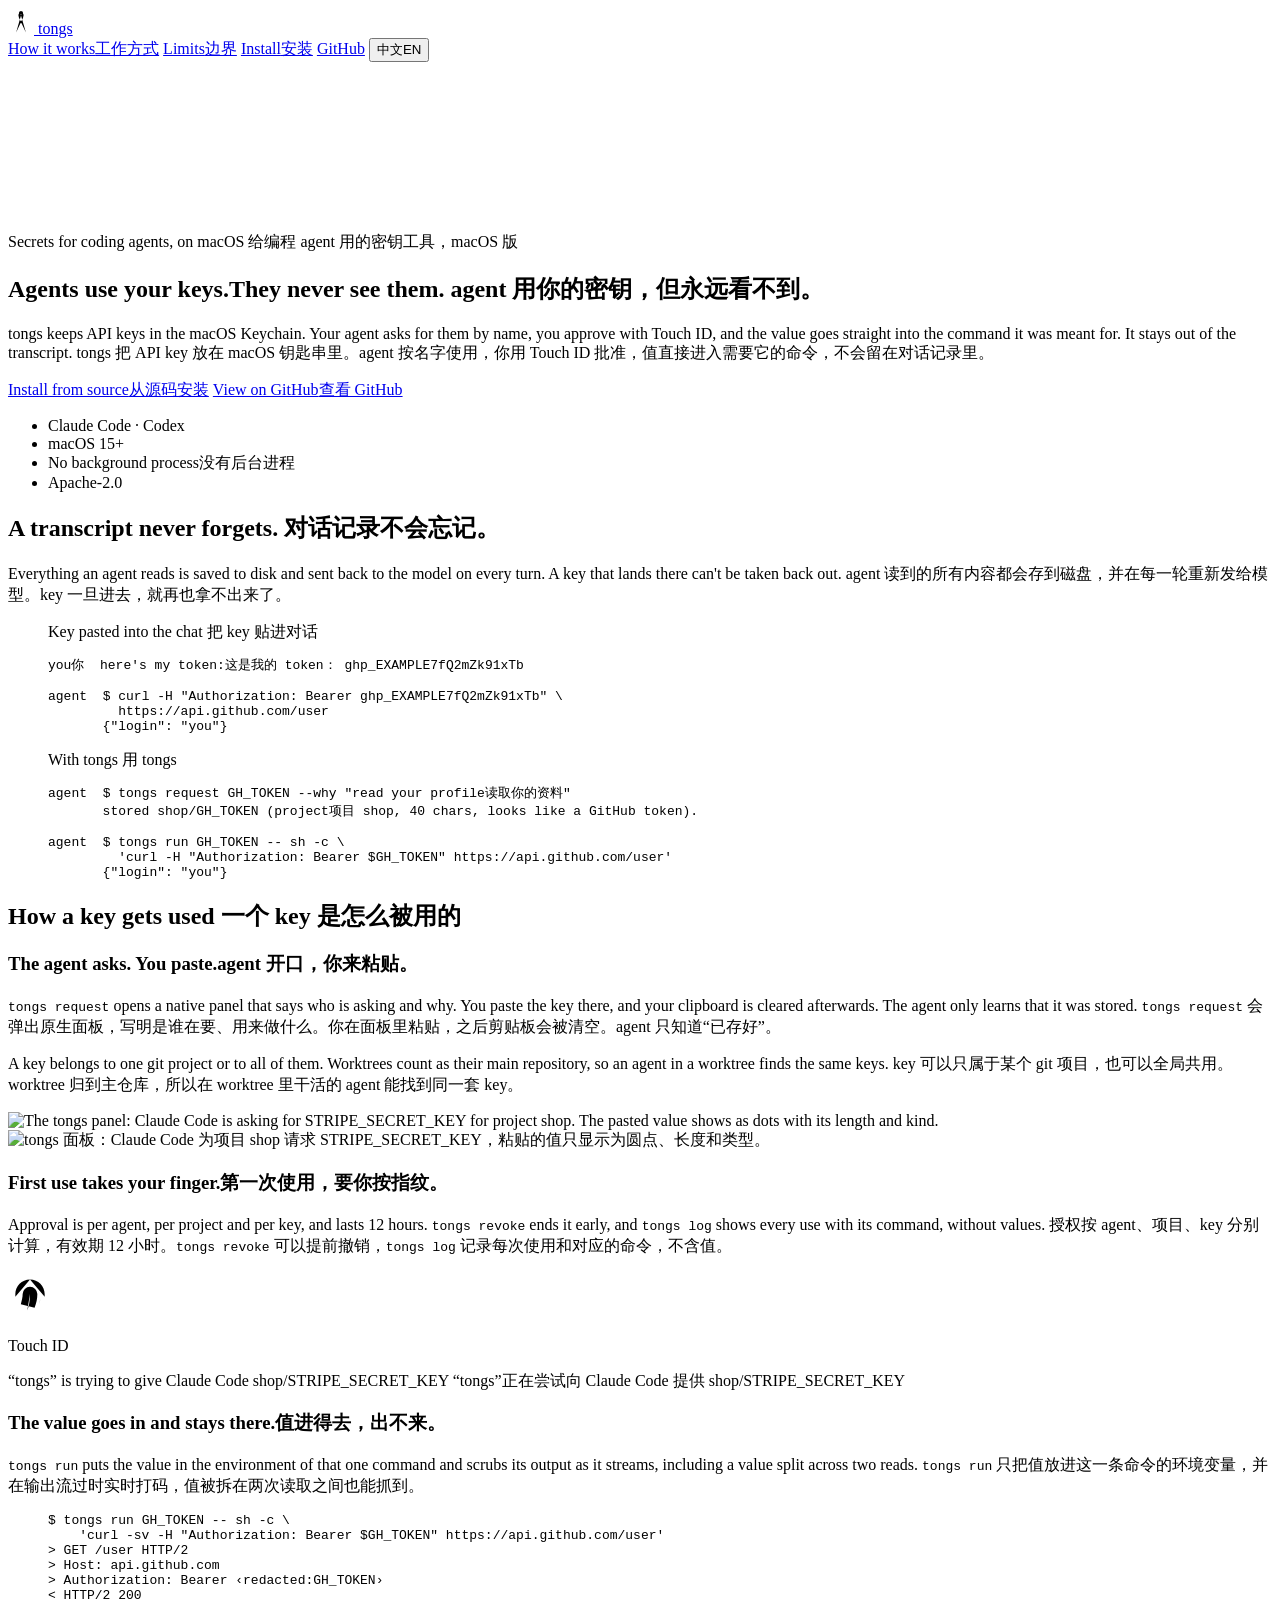
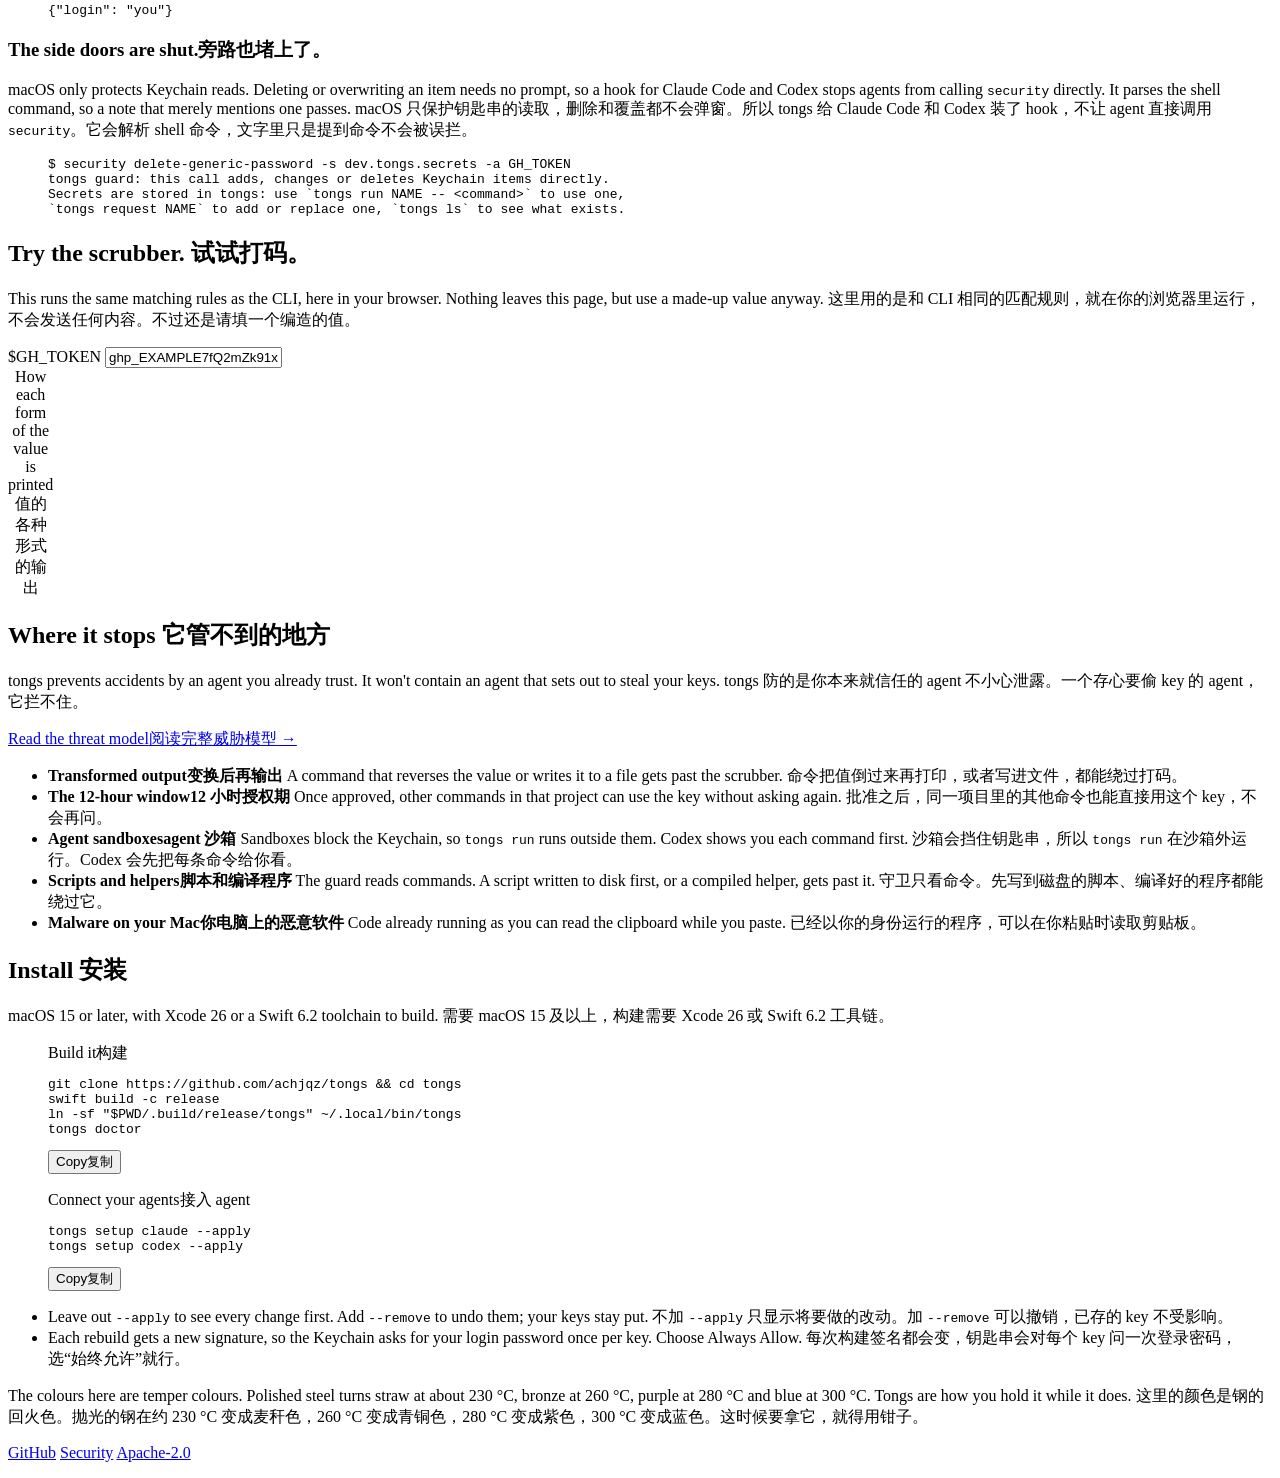
==== site/public/index.html @ e7b3964f "feat: website at tongs.roamake.com Static site in site/, deployed as a Cloudflare assets Worker with" ====
<!doctype html>
<html lang="en">
<head>
<meta charset="utf-8">
<meta name="viewport" content="width=device-width, initial-scale=1, viewport-fit=cover">
<title>tongs</title>
<meta name="description" content="Let AI coding agents use your API keys without ever seeing them. Keys stay in the macOS Keychain, you approve with Touch ID, and values stay out of the transcript.">
<meta name="theme-color" content="#0b0e13">
<meta property="og:title" content="tongs">
<meta property="og:description" content="Agents use your keys. They never see them.">
<meta property="og:type" content="website">
<meta property="og:url" content="https://tongs.roamake.com/">
<meta property="og:image" content="https://tongs.roamake.com/img/panel-en.png">
<link rel="icon" href="/favicon.svg" type="image/svg+xml">
<link rel="preload" href="/fonts/display.woff2" as="font" type="font/woff2" crossorigin>
<link rel="preload" href="/fonts/body.woff2" as="font" type="font/woff2" crossorigin>
<link rel="stylesheet" href="/style.css">
<script src="/lang.js"></script>
<script src="/main.js" defer></script>
</head>
<body>

<header class="bar">
  <div class="wrap bar-row">
    <a class="mark" href="#top" aria-label="tongs">
      <svg viewBox="0 0 32 32" width="26" height="26" aria-hidden="true">
        <path class="mark-arm" d="M10 30 18.5 12Q20 8 17.5 4M22 30 13.5 12Q12 8 14.5 4"/>
        <circle class="mark-pin" cx="16" cy="17.3" r="1.5"/>
        <circle class="mark-ember" cx="16" cy="5.6" r="2"/>
      </svg>
      <span>tongs</span>
    </a>
    <nav class="bar-nav">
      <a href="#how"><span data-l="en">How it works</span><span data-l="zh">工作方式</span></a>
      <a href="#limits"><span data-l="en">Limits</span><span data-l="zh">边界</span></a>
      <a href="#install"><span data-l="en">Install</span><span data-l="zh">安装</span></a>
      <a href="https://github.com/achjqz/tongs">GitHub</a>
      <button id="lang-toggle" class="lang" type="button" aria-label="Switch language">
        <span data-l="en">中文</span><span data-l="zh">EN</span>
      </button>
    </nav>
  </div>
</header>

<main id="top">

<section class="hero">
  <canvas id="steel" aria-hidden="true"></canvas>
  <div class="wrap hero-inner">
    <p class="eyebrow">
      <span data-l="en">Secrets for coding agents, on macOS</span>
      <span data-l="zh">给编程 agent 用的密钥工具，macOS 版</span>
    </p>
    <h1>
      <span data-l="en"><span class="line">Agents use your keys.</span><span class="line tempered">They never see them.</span></span>
      <span data-l="zh"><span class="line">agent 用你的密钥，</span><span class="line tempered">但永远看不到。</span></span>
    </h1>
    <p class="lede">
      <span data-l="en">tongs keeps API keys in the macOS Keychain. Your agent asks for them by name, you approve with Touch ID, and the value goes straight into the command it was meant for. It stays out of the transcript.</span>
      <span data-l="zh">tongs 把 API key 放在 macOS 钥匙串里。agent 按名字使用，你用 Touch ID 批准，值直接进入需要它的命令，不会留在对话记录里。</span>
    </p>
    <div class="hero-actions">
      <a class="btn btn-hot" href="#install"><span data-l="en">Install from source</span><span data-l="zh">从源码安装</span></a>
      <a class="btn" href="https://github.com/achjqz/tongs"><span data-l="en">View on GitHub</span><span data-l="zh">查看 GitHub</span></a>
    </div>
    <ul class="facts">
      <li>Claude Code · Codex</li>
      <li>macOS 15+</li>
      <li><span data-l="en">No background process</span><span data-l="zh">没有后台进程</span></li>
      <li>Apache-2.0</li>
    </ul>
  </div>
</section>

<section class="section compare">
  <div class="wrap">
    <h2>
      <span data-l="en">A transcript never forgets.</span>
      <span data-l="zh">对话记录不会忘记。</span>
    </h2>
    <p class="intro">
      <span data-l="en">Everything an agent reads is saved to disk and sent back to the model on every turn. A key that lands there can't be taken back out.</span>
      <span data-l="zh">agent 读到的所有内容都会存到磁盘，并在每一轮重新发给模型。key 一旦进去，就再也拿不出来了。</span>
    </p>
    <div class="compare-grid">
      <figure class="term">
        <figcaption>
          <span data-l="en">Key pasted into the chat</span>
          <span data-l="zh">把 key 贴进对话</span>
        </figcaption>
<pre tabindex="0"><span class="who"><span data-l="en">you</span><span data-l="zh">你</span></span>  <span data-l="en">here's my token:</span><span data-l="zh">这是我的 token：</span> <span class="hot">ghp_EXAMPLE7fQ2mZk91xTb</span>

<span class="who">agent</span>  <span class="prompt">$</span> curl -H "Authorization: Bearer <span class="hot">ghp_EXAMPLE7fQ2mZk91xTb</span>" \
         https://api.github.com/user
       {"login": "you"}</pre>
      </figure>
      <figure class="term term-cool">
        <figcaption>
          <span data-l="en">With tongs</span>
          <span data-l="zh">用 tongs</span>
        </figcaption>
<pre tabindex="0"><span class="who">agent</span>  <span class="prompt">$</span> tongs request GH_TOKEN --why "<span data-l="en">read your profile</span><span data-l="zh">读取你的资料</span>"
       stored shop/GH_TOKEN (<span data-l="en">project</span><span data-l="zh">项目</span> shop, 40 chars, looks like a GitHub token).

<span class="who">agent</span>  <span class="prompt">$</span> tongs run GH_TOKEN -- sh -c \
         'curl -H "Authorization: Bearer $GH_TOKEN" https://api.github.com/user'
       {"login": "you"}</pre>
      </figure>
    </div>
  </div>
</section>

<section class="section how" id="how">
  <div class="wrap">
    <h2>
      <span data-l="en">How a key gets used</span>
      <span data-l="zh">一个 key 是怎么被用的</span>
    </h2>

    <article class="step">
      <div class="step-text">
        <h3><span data-l="en">The agent asks. You paste.</span><span data-l="zh">agent 开口，你来粘贴。</span></h3>
        <p>
          <span data-l="en"><code>tongs request</code> opens a native panel that says who is asking and why. You paste the key there, and your clipboard is cleared afterwards. The agent only learns that it was stored.</span>
          <span data-l="zh"><code>tongs request</code> 会弹出原生面板，写明是谁在要、用来做什么。你在面板里粘贴，之后剪贴板会被清空。agent 只知道“已存好”。</span>
        </p>
        <p>
          <span data-l="en">A key belongs to one git project or to all of them. Worktrees count as their main repository, so an agent in a worktree finds the same keys.</span>
          <span data-l="zh">key 可以只属于某个 git 项目，也可以全局共用。worktree 归到主仓库，所以在 worktree 里干活的 agent 能找到同一套 key。</span>
        </p>
      </div>
      <div class="step-object">
        <img data-l="en" src="/img/panel-en.png" width="880" height="692" loading="lazy" alt="The tongs panel: Claude Code is asking for STRIPE_SECRET_KEY for project shop. The pasted value shows as dots with its length and kind.">
        <img data-l="zh" src="/img/panel-zh.png" width="880" height="692" loading="lazy" alt="tongs 面板：Claude Code 为项目 shop 请求 STRIPE_SECRET_KEY，粘贴的值只显示为圆点、长度和类型。">
      </div>
    </article>

    <article class="step">
      <div class="step-text">
        <h3><span data-l="en">First use takes your finger.</span><span data-l="zh">第一次使用，要你按指纹。</span></h3>
        <p>
          <span data-l="en">Approval is per agent, per project and per key, and lasts 12 hours. <code>tongs revoke</code> ends it early, and <code>tongs log</code> shows every use with its command, without values.</span>
          <span data-l="zh">授权按 agent、项目、key 分别计算，有效期 12 小时。<code>tongs revoke</code> 可以提前撤销，<code>tongs log</code> 记录每次使用和对应的命令，不含值。</span>
        </p>
      </div>
      <div class="step-object">
        <div class="touch">
          <svg class="touch-print" viewBox="0 0 48 48" width="44" height="44" aria-hidden="true">
            <path d="M24 7c-9 0-16 7-16 16v3M40 26v-3c0-9-7-16-16-16M14 34c1-4 2-7 2-11a8 8 0 0 1 16 0c0 5-1 10-3 15M21 41c2-5 3-11 3-18M34 34c.6-2 1-4 1.300-6"/>
          </svg>
          <p class="touch-title">Touch ID</p>
          <p class="touch-line">
            <span data-l="en">“tongs” is trying to give Claude Code shop/STRIPE_SECRET_KEY</span>
            <span data-l="zh">“tongs”正在尝试向 Claude Code 提供 shop/STRIPE_SECRET_KEY</span>
          </p>
        </div>
      </div>
    </article>

    <article class="step">
      <div class="step-text">
        <h3><span data-l="en">The value goes in and stays there.</span><span data-l="zh">值进得去，出不来。</span></h3>
        <p>
          <span data-l="en"><code>tongs run</code> puts the value in the environment of that one command and scrubs its output as it streams, including a value split across two reads.</span>
          <span data-l="zh"><code>tongs run</code> 只把值放进这一条命令的环境变量，并在输出流过时实时打码，值被拆在两次读取之间也能抓到。</span>
        </p>
      </div>
      <div class="step-object">
        <figure class="term term-cool">
<pre tabindex="0"><span class="prompt">$</span> tongs run GH_TOKEN -- sh -c \
    'curl -sv -H "Authorization: Bearer $GH_TOKEN" https://api.github.com/user'
&gt; GET /user HTTP/2
&gt; Host: api.github.com
&gt; Authorization: Bearer <span class="mask">‹redacted:GH_TOKEN›</span>
&lt; HTTP/2 200
{"login": "you"}</pre>
        </figure>
      </div>
    </article>

    <article class="step">
      <div class="step-text">
        <h3><span data-l="en">The side doors are shut.</span><span data-l="zh">旁路也堵上了。</span></h3>
        <p>
          <span data-l="en">macOS only protects Keychain reads. Deleting or overwriting an item needs no prompt, so a hook for Claude Code and Codex stops agents from calling <code>security</code> directly. It parses the shell command, so a note that merely mentions one passes.</span>
          <span data-l="zh">macOS 只保护钥匙串的读取，删除和覆盖都不会弹窗。所以 tongs 给 Claude Code 和 Codex 装了 hook，不让 agent 直接调用 <code>security</code>。它会解析 shell 命令，文字里只是提到命令不会被误拦。</span>
        </p>
      </div>
      <div class="step-object">
        <figure class="term term-cool">
<pre tabindex="0"><span class="prompt">$</span> security delete-generic-password -s dev.tongs.secrets -a GH_TOKEN
<span class="blocked">tongs guard: this call adds, changes or deletes Keychain items directly.</span>
Secrets are stored in tongs: use `tongs run NAME -- &lt;command&gt;` to use one,
`tongs request NAME` to add or replace one, `tongs ls` to see what exists.</pre>
        </figure>
      </div>
    </article>
  </div>
</section>

<section class="section scrub">
  <div class="wrap">
    <h2>
      <span data-l="en">Try the scrubber.</span>
      <span data-l="zh">试试打码。</span>
    </h2>
    <p class="intro">
      <span data-l="en">This runs the same matching rules as the CLI, here in your browser. Nothing leaves this page, but use a made-up value anyway.</span>
      <span data-l="zh">这里用的是和 CLI 相同的匹配规则，就在你的浏览器里运行，不会发送任何内容。不过还是请填一个编造的值。</span>
    </p>
    <div class="scrub-box">
      <label class="scrub-field" for="scrub-value">
        <span class="scrub-label">$GH_TOKEN</span>
        <input id="scrub-value" type="text" autocomplete="off" spellcheck="false" autocapitalize="off" value="ghp_EXAMPLE7fQ2mZk91xTb/w+x">
      </label>
      <div class="scrub-output">
        <table>
          <caption class="sr-only"><span data-l="en">How each form of the value is printed</span><span data-l="zh">值的各种形式的输出</span></caption>
          <tbody id="scrub-rows"></tbody>
        </table>
      </div>
    </div>
  </div>
</section>

<section class="section limits" id="limits">
  <div class="wrap limits-grid">
    <div>
      <h2>
        <span data-l="en">Where it stops</span>
        <span data-l="zh">它管不到的地方</span>
      </h2>
      <p class="intro">
        <span data-l="en">tongs prevents accidents by an agent you already trust. It won't contain an agent that sets out to steal your keys.</span>
        <span data-l="zh">tongs 防的是你本来就信任的 agent 不小心泄露。一个存心要偷 key 的 agent，它拦不住。</span>
      </p>
      <a class="more" href="https://github.com/achjqz/tongs/blob/main/SECURITY.md"><span data-l="en">Read the threat model</span><span data-l="zh">阅读完整威胁模型</span> →</a>
    </div>
    <ul class="limit-list">
      <li>
        <strong><span data-l="en">Transformed output</span><span data-l="zh">变换后再输出</span></strong>
        <span data-l="en">A command that reverses the value or writes it to a file gets past the scrubber.</span>
        <span data-l="zh">命令把值倒过来再打印，或者写进文件，都能绕过打码。</span>
      </li>
      <li>
        <strong><span data-l="en">The 12-hour window</span><span data-l="zh">12 小时授权期</span></strong>
        <span data-l="en">Once approved, other commands in that project can use the key without asking again.</span>
        <span data-l="zh">批准之后，同一项目里的其他命令也能直接用这个 key，不会再问。</span>
      </li>
      <li>
        <strong><span data-l="en">Agent sandboxes</span><span data-l="zh">agent 沙箱</span></strong>
        <span data-l="en">Sandboxes block the Keychain, so <code>tongs run</code> runs outside them. Codex shows you each command first.</span>
        <span data-l="zh">沙箱会挡住钥匙串，所以 <code>tongs run</code> 在沙箱外运行。Codex 会先把每条命令给你看。</span>
      </li>
      <li>
        <strong><span data-l="en">Scripts and helpers</span><span data-l="zh">脚本和编译程序</span></strong>
        <span data-l="en">The guard reads commands. A script written to disk first, or a compiled helper, gets past it.</span>
        <span data-l="zh">守卫只看命令。先写到磁盘的脚本、编译好的程序都能绕过它。</span>
      </li>
      <li>
        <strong><span data-l="en">Malware on your Mac</span><span data-l="zh">你电脑上的恶意软件</span></strong>
        <span data-l="en">Code already running as you can read the clipboard while you paste.</span>
        <span data-l="zh">已经以你的身份运行的程序，可以在你粘贴时读取剪贴板。</span>
      </li>
    </ul>
  </div>
</section>

<section class="section install" id="install">
  <div class="wrap">
    <h2>
      <span data-l="en">Install</span>
      <span data-l="zh">安装</span>
    </h2>
    <p class="intro">
      <span data-l="en">macOS 15 or later, with Xcode 26 or a Swift 6.2 toolchain to build.</span>
      <span data-l="zh">需要 macOS 15 及以上，构建需要 Xcode 26 或 Swift 6.2 工具链。</span>
    </p>
    <div class="install-grid">
      <figure class="term term-cool copyable">
        <figcaption><span data-l="en">Build it</span><span data-l="zh">构建</span></figcaption>
<pre tabindex="0" id="cmd-build">git clone https://github.com/achjqz/tongs &amp;&amp; cd tongs
swift build -c release
ln -sf "$PWD/.build/release/tongs" ~/.local/bin/tongs
tongs doctor</pre>
        <button class="copy" type="button" data-copy="cmd-build"><span data-l="en">Copy</span><span data-l="zh">复制</span></button>
      </figure>
      <figure class="term term-cool copyable">
        <figcaption><span data-l="en">Connect your agents</span><span data-l="zh">接入 agent</span></figcaption>
<pre tabindex="0" id="cmd-setup">tongs setup claude --apply
tongs setup codex --apply</pre>
        <button class="copy" type="button" data-copy="cmd-setup"><span data-l="en">Copy</span><span data-l="zh">复制</span></button>
      </figure>
    </div>
    <ul class="notes">
      <li>
        <span data-l="en">Leave out <code>--apply</code> to see every change first. Add <code>--remove</code> to undo them; your keys stay put.</span>
        <span data-l="zh">不加 <code>--apply</code> 只显示将要做的改动。加 <code>--remove</code> 可以撤销，已存的 key 不受影响。</span>
      </li>
      <li>
        <span data-l="en">Each rebuild gets a new signature, so the Keychain asks for your login password once per key. Choose Always Allow.</span>
        <span data-l="zh">每次构建签名都会变，钥匙串会对每个 key 问一次登录密码，选“始终允许”就行。</span>
      </li>
    </ul>
  </div>
</section>

</main>

<footer class="foot">
  <div class="temper-strip" aria-hidden="true"></div>
  <div class="wrap foot-row">
    <p class="colophon">
      <span data-l="en">The colours here are temper colours. Polished steel turns straw at about 230 °C, bronze at 260 °C, purple at 280 °C and blue at 300 °C. Tongs are how you hold it while it does.</span>
      <span data-l="zh">这里的颜色是钢的回火色。抛光的钢在约 230 °C 变成麦秆色，260 °C 变成青铜色，280 °C 变成紫色，300 °C 变成蓝色。这时候要拿它，就得用钳子。</span>
    </p>
    <p class="foot-links">
      <a href="https://github.com/achjqz/tongs">GitHub</a>
      <a href="https://github.com/achjqz/tongs/blob/main/SECURITY.md">Security</a>
      <a href="https://github.com/achjqz/tongs/blob/main/LICENSE">Apache-2.0</a>
    </p>
  </div>
</footer>

</body>
</html>
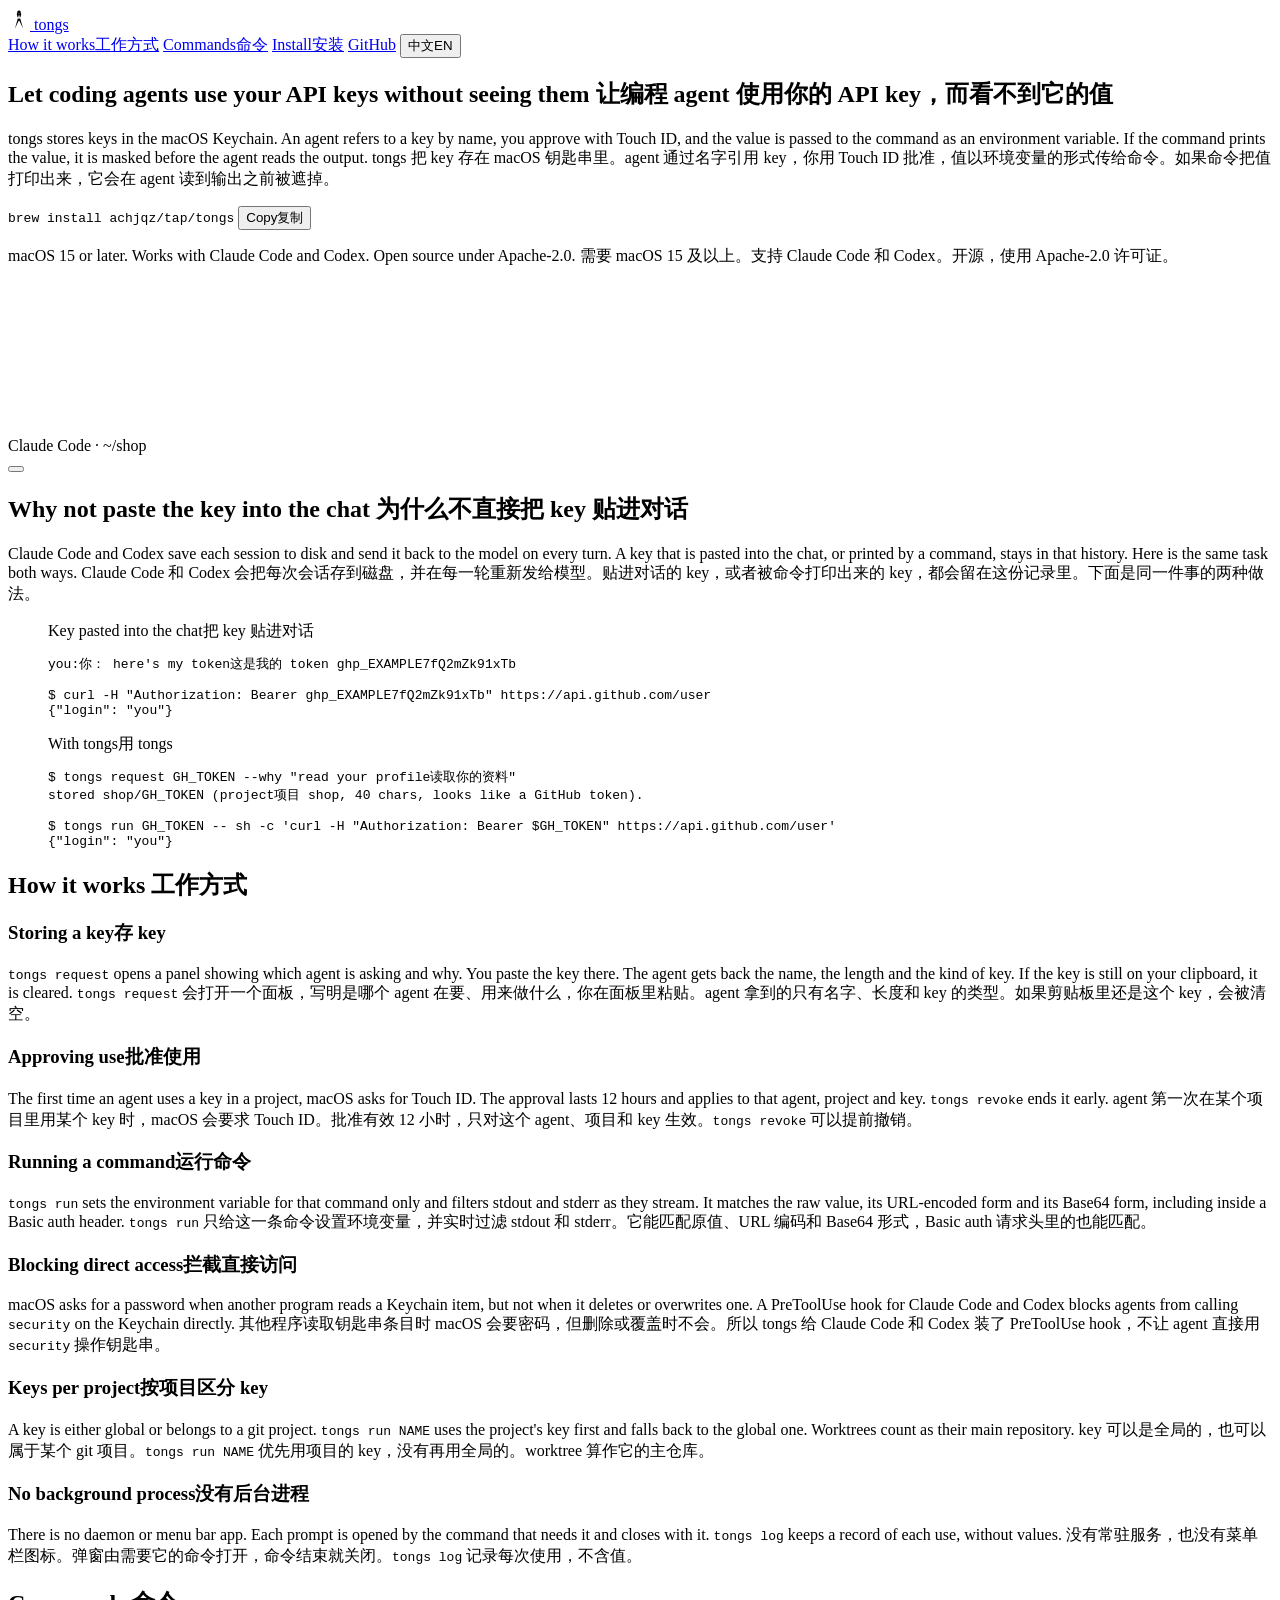
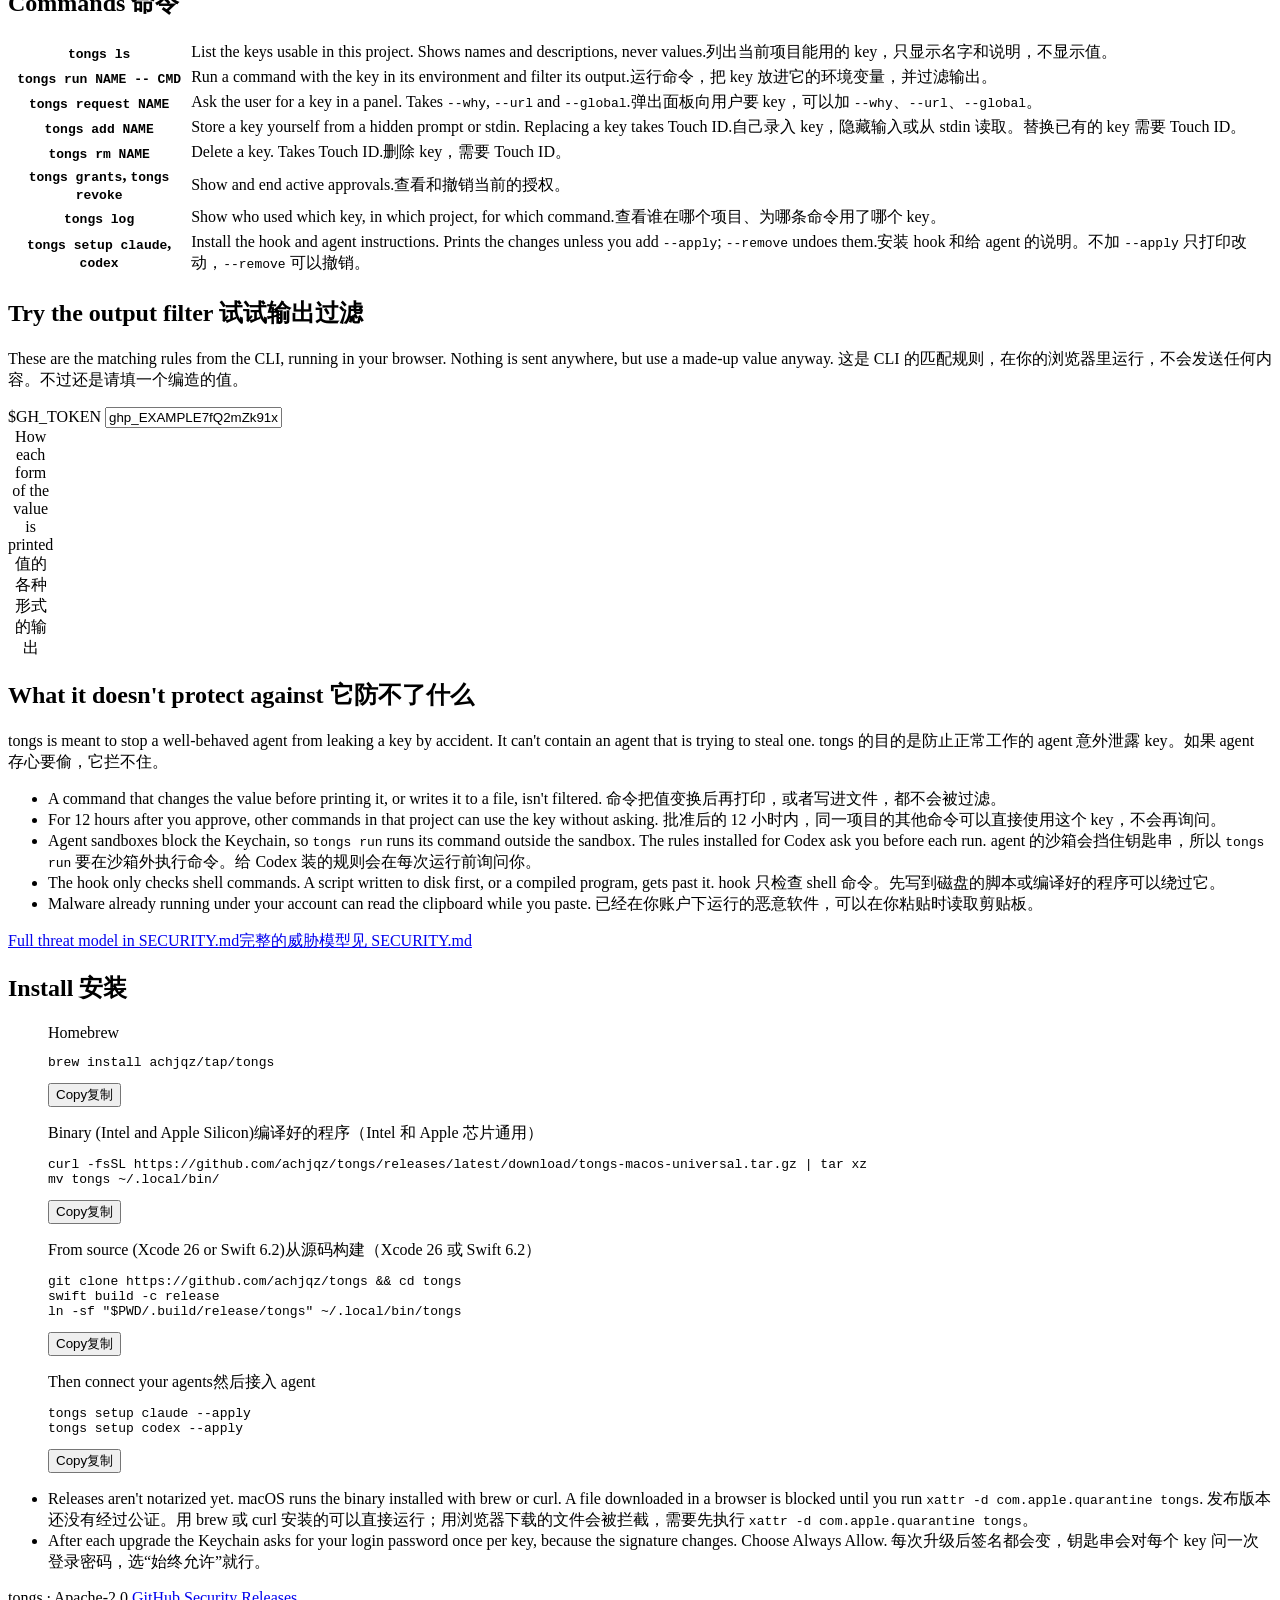
==== commit 893df1c9: "site: plainer copy and design, animated demo, real install options Drop the slogans, gradient text, " ====
--- a/site/public/index.html
+++ b/site/public/index.html
@@ -4,15 +4,15 @@
 <meta charset="utf-8">
 <meta name="viewport" content="width=device-width, initial-scale=1, viewport-fit=cover">
 <title>tongs</title>
-<meta name="description" content="Let AI coding agents use your API keys without ever seeing them. Keys stay in the macOS Keychain, you approve with Touch ID, and values stay out of the transcript.">
-<meta name="theme-color" content="#0b0e13">
+<meta name="description" content="Let coding agents use your API keys without seeing them. Keys stay in the macOS Keychain, you approve with Touch ID, and values are masked in command output.">
+<meta name="theme-color" media="(prefers-color-scheme: light)" content="#f6f7f8">
+<meta name="theme-color" media="(prefers-color-scheme: dark)" content="#0e1116">
 <meta property="og:title" content="tongs">
-<meta property="og:description" content="Agents use your keys. They never see them.">
+<meta property="og:description" content="Let coding agents use your API keys without seeing them.">
 <meta property="og:type" content="website">
 <meta property="og:url" content="https://tongs.roamake.com/">
 <meta property="og:image" content="https://tongs.roamake.com/img/panel-en.png">
 <link rel="icon" href="/favicon.svg" type="image/svg+xml">
-<link rel="preload" href="/fonts/display.woff2" as="font" type="font/woff2" crossorigin>
 <link rel="preload" href="/fonts/body.woff2" as="font" type="font/woff2" crossorigin>
 <link rel="stylesheet" href="/style.css">
 <script src="/lang.js"></script>
@@ -23,16 +23,16 @@
 <header class="bar">
   <div class="wrap bar-row">
     <a class="mark" href="#top" aria-label="tongs">
-      <svg viewBox="0 0 32 32" width="26" height="26" aria-hidden="true">
-        <path class="mark-arm" d="M10 30 18.5 12Q20 8 17.5 4M22 30 13.5 12Q12 8 14.5 4"/>
-        <circle class="mark-pin" cx="16" cy="17.3" r="1.5"/>
-        <circle class="mark-ember" cx="16" cy="5.6" r="2"/>
+      <svg viewBox="0 0 32 32" width="22" height="22" aria-hidden="true">
+        <path class="mark-arm" d="M10 30 18.500 12Q20 8 17.500 4M22 30 13.500 12Q12 8 14.500 4"/>
+        <circle class="mark-pin" cx="16" cy="17.300" r="1.500"/>
+        <circle class="mark-ember" cx="16" cy="5.600" r="2"/>
       </svg>
       <span>tongs</span>
     </a>
     <nav class="bar-nav">
       <a href="#how"><span data-l="en">How it works</span><span data-l="zh">工作方式</span></a>
-      <a href="#limits"><span data-l="en">Limits</span><span data-l="zh">边界</span></a>
+      <a href="#commands"><span data-l="en">Commands</span><span data-l="zh">命令</span></a>
       <a href="#install"><span data-l="en">Install</span><span data-l="zh">安装</span></a>
       <a href="https://github.com/achjqz/tongs">GitHub</a>
       <button id="lang-toggle" class="lang" type="button" aria-label="Switch language">
@@ -45,107 +45,63 @@
 <main id="top">
 
 <section class="hero">
-  <canvas id="steel" aria-hidden="true"></canvas>
-  <div class="wrap hero-inner">
-    <p class="eyebrow">
-      <span data-l="en">Secrets for coding agents, on macOS</span>
-      <span data-l="zh">给编程 agent 用的密钥工具，macOS 版</span>
-    </p>
+  <div class="wrap">
     <h1>
-      <span data-l="en"><span class="line">Agents use your keys.</span><span class="line tempered">They never see them.</span></span>
-      <span data-l="zh"><span class="line">agent 用你的密钥，</span><span class="line tempered">但永远看不到。</span></span>
+      <span data-l="en">Let coding agents use your API keys without seeing them</span>
+      <span data-l="zh">让编程 agent 使用你的 API key，而看不到它的值</span>
     </h1>
     <p class="lede">
-      <span data-l="en">tongs keeps API keys in the macOS Keychain. Your agent asks for them by name, you approve with Touch ID, and the value goes straight into the command it was meant for. It stays out of the transcript.</span>
-      <span data-l="zh">tongs 把 API key 放在 macOS 钥匙串里。agent 按名字使用，你用 Touch ID 批准，值直接进入需要它的命令，不会留在对话记录里。</span>
-    </p>
-    <div class="hero-actions">
-      <a class="btn btn-hot" href="#install"><span data-l="en">Install from source</span><span data-l="zh">从源码安装</span></a>
-      <a class="btn" href="https://github.com/achjqz/tongs"><span data-l="en">View on GitHub</span><span data-l="zh">查看 GitHub</span></a>
-    </div>
-    <ul class="facts">
-      <li>Claude Code · Codex</li>
-      <li>macOS 15+</li>
-      <li><span data-l="en">No background process</span><span data-l="zh">没有后台进程</span></li>
-      <li>Apache-2.0</li>
-    </ul>
-  </div>
-</section>
-
-<section class="section compare">
-  <div class="wrap">
-    <h2>
-      <span data-l="en">A transcript never forgets.</span>
-      <span data-l="zh">对话记录不会忘记。</span>
-    </h2>
-    <p class="intro">
-      <span data-l="en">Everything an agent reads is saved to disk and sent back to the model on every turn. A key that lands there can't be taken back out.</span>
-      <span data-l="zh">agent 读到的所有内容都会存到磁盘，并在每一轮重新发给模型。key 一旦进去，就再也拿不出来了。</span>
-    </p>
-    <div class="compare-grid">
-      <figure class="term">
-        <figcaption>
-          <span data-l="en">Key pasted into the chat</span>
-          <span data-l="zh">把 key 贴进对话</span>
-        </figcaption>
-<pre tabindex="0"><span class="who"><span data-l="en">you</span><span data-l="zh">你</span></span>  <span data-l="en">here's my token:</span><span data-l="zh">这是我的 token：</span> <span class="hot">ghp_EXAMPLE7fQ2mZk91xTb</span>
-
-<span class="who">agent</span>  <span class="prompt">$</span> curl -H "Authorization: Bearer <span class="hot">ghp_EXAMPLE7fQ2mZk91xTb</span>" \
-         https://api.github.com/user
-       {"login": "you"}</pre>
-      </figure>
-      <figure class="term term-cool">
-        <figcaption>
-          <span data-l="en">With tongs</span>
-          <span data-l="zh">用 tongs</span>
-        </figcaption>
-<pre tabindex="0"><span class="who">agent</span>  <span class="prompt">$</span> tongs request GH_TOKEN --why "<span data-l="en">read your profile</span><span data-l="zh">读取你的资料</span>"
-       stored shop/GH_TOKEN (<span data-l="en">project</span><span data-l="zh">项目</span> shop, 40 chars, looks like a GitHub token).
-
-<span class="who">agent</span>  <span class="prompt">$</span> tongs run GH_TOKEN -- sh -c \
-         'curl -H "Authorization: Bearer $GH_TOKEN" https://api.github.com/user'
-       {"login": "you"}</pre>
-      </figure>
-    </div>
-  </div>
-</section>
-
-<section class="section how" id="how">
-  <div class="wrap">
-    <h2>
-      <span data-l="en">How a key gets used</span>
-      <span data-l="zh">一个 key 是怎么被用的</span>
-    </h2>
-
-    <article class="step">
-      <div class="step-text">
-        <h3><span data-l="en">The agent asks. You paste.</span><span data-l="zh">agent 开口，你来粘贴。</span></h3>
-        <p>
-          <span data-l="en"><code>tongs request</code> opens a native panel that says who is asking and why. You paste the key there, and your clipboard is cleared afterwards. The agent only learns that it was stored.</span>
-          <span data-l="zh"><code>tongs request</code> 会弹出原生面板，写明是谁在要、用来做什么。你在面板里粘贴，之后剪贴板会被清空。agent 只知道“已存好”。</span>
-        </p>
-        <p>
-          <span data-l="en">A key belongs to one git project or to all of them. Worktrees count as their main repository, so an agent in a worktree finds the same keys.</span>
-          <span data-l="zh">key 可以只属于某个 git 项目，也可以全局共用。worktree 归到主仓库，所以在 worktree 里干活的 agent 能找到同一套 key。</span>
-        </p>
-      </div>
-      <div class="step-object">
-        <img data-l="en" src="/img/panel-en.png" width="880" height="692" loading="lazy" alt="The tongs panel: Claude Code is asking for STRIPE_SECRET_KEY for project shop. The pasted value shows as dots with its length and kind.">
-        <img data-l="zh" src="/img/panel-zh.png" width="880" height="692" loading="lazy" alt="tongs 面板：Claude Code 为项目 shop 请求 STRIPE_SECRET_KEY，粘贴的值只显示为圆点、长度和类型。">
-      </div>
-    </article>
-
-    <article class="step">
-      <div class="step-text">
-        <h3><span data-l="en">First use takes your finger.</span><span data-l="zh">第一次使用，要你按指纹。</span></h3>
-        <p>
-          <span data-l="en">Approval is per agent, per project and per key, and lasts 12 hours. <code>tongs revoke</code> ends it early, and <code>tongs log</code> shows every use with its command, without values.</span>
-          <span data-l="zh">授权按 agent、项目、key 分别计算，有效期 12 小时。<code>tongs revoke</code> 可以提前撤销，<code>tongs log</code> 记录每次使用和对应的命令，不含值。</span>
-        </p>
-      </div>
-      <div class="step-object">
-        <div class="touch">
-          <svg class="touch-print" viewBox="0 0 48 48" width="44" height="44" aria-hidden="true">
+      <span data-l="en">tongs stores keys in the macOS Keychain. An agent refers to a key by name, you approve with Touch ID, and the value is passed to the command as an environment variable. If the command prints the value, it is masked before the agent reads the output.</span>
+      <span data-l="zh">tongs 把 key 存在 macOS 钥匙串里。agent 通过名字引用 key，你用 Touch ID 批准，值以环境变量的形式传给命令。如果命令把值打印出来，它会在 agent 读到输出之前被遮掉。</span>
+    </p>
+    <div class="install-line">
+      <code id="cmd-brew">brew install achjqz/tap/tongs</code>
+      <button class="copy" type="button" data-copy="cmd-brew"><span data-l="en">Copy</span><span data-l="zh">复制</span></button>
+    </div>
+    <p class="meta">
+      <span data-l="en">macOS 15 or later. Works with Claude Code and Codex. Open source under Apache-2.0.</span>
+      <span data-l="zh">需要 macOS 15 及以上。支持 Claude Code 和 Codex。开源，使用 Apache-2.0 许可证。</span>
+    </p>
+  </div>
+</section>
+
+<section class="demo-section" aria-label="Demo">
+  <div class="wrap">
+    <div class="stage" id="stage">
+      <canvas id="steel" aria-hidden="true"></canvas>
+      <div class="demo-win">
+        <div class="demo-bar">Claude Code · ~/shop</div>
+        <div class="demo-term" id="demo-term"></div>
+
+        <div class="sheet panel" id="demo-panel" hidden>
+          <div class="panel-head">
+            <span class="panel-icon" aria-hidden="true">
+              <svg viewBox="0 0 24 24" width="22" height="22"><path d="M7.500 8a4.500 4.500 0 1 0 4.300 5.800H15l1.500 1.500 1.500-1.500 1.500 1.500 2-2.300-1.700-1.700h-8a4.500 4.500 0 0 0-4.300-3.300Zm-1 3.300a1.300 1.300 0 1 1 0 2.600 1.300 1.300 0 0 1 0-2.600Z"/></svg>
+            </span>
+            <div>
+              <p class="panel-title"><span data-l="en">Claude Code is asking for a secret</span><span data-l="zh">Claude Code 请求一个密钥</span></p>
+              <span class="panel-chip">STRIPE_SECRET_KEY</span>
+            </div>
+          </div>
+          <p class="panel-row"><span data-l="en">Project shop</span><span data-l="zh">项目 shop</span></p>
+          <p class="panel-row"><span data-l="en">Deploy script creates a Stripe payment link</span><span data-l="zh">部署脚本要创建 Stripe 支付链接</span></p>
+          <div class="panel-field" id="demo-field">
+            <span class="panel-placeholder" id="demo-placeholder"><span data-l="en">Paste the secret</span><span data-l="zh">粘贴密钥</span></span>
+            <span class="panel-dots" id="demo-dots" hidden>••••••••••••••</span>
+            <span class="panel-summary" id="demo-summary" hidden><span data-l="en">107 characters · Stripe live secret key</span><span data-l="zh">107 个字符 · Stripe live secret key</span></span>
+          </div>
+          <div class="panel-scope">
+            <span class="panel-scope-on"><span data-l="en">Project shop only</span><span data-l="zh">仅项目 shop</span></span>
+            <span><span data-l="en">All projects</span><span data-l="zh">所有项目</span></span>
+          </div>
+          <div class="panel-buttons">
+            <span class="panel-btn"><span data-l="en">Cancel</span><span data-l="zh">取消</span></span>
+            <span class="panel-btn panel-save" id="demo-save"><span data-l="en">Save</span><span data-l="zh">保存</span></span>
+          </div>
+        </div>
+
+        <div class="sheet touch" id="demo-touch" hidden>
+          <svg class="touch-print" id="demo-print" viewBox="0 0 48 48" width="44" height="44" aria-hidden="true">
             <path d="M24 7c-9 0-16 7-16 16v3M40 26v-3c0-9-7-16-16-16M14 34c1-4 2-7 2-11a8 8 0 0 1 16 0c0 5-1 10-3 15M21 41c2-5 3-11 3-18M34 34c.6-2 1-4 1.300-6"/>
           </svg>
           <p class="touch-title">Touch ID</p>
@@ -155,58 +111,132 @@
           </p>
         </div>
       </div>
-    </article>
-
-    <article class="step">
-      <div class="step-text">
-        <h3><span data-l="en">The value goes in and stays there.</span><span data-l="zh">值进得去，出不来。</span></h3>
-        <p>
-          <span data-l="en"><code>tongs run</code> puts the value in the environment of that one command and scrubs its output as it streams, including a value split across two reads.</span>
-          <span data-l="zh"><code>tongs run</code> 只把值放进这一条命令的环境变量，并在输出流过时实时打码，值被拆在两次读取之间也能抓到。</span>
-        </p>
-      </div>
-      <div class="step-object">
-        <figure class="term term-cool">
-<pre tabindex="0"><span class="prompt">$</span> tongs run GH_TOKEN -- sh -c \
-    'curl -sv -H "Authorization: Bearer $GH_TOKEN" https://api.github.com/user'
-&gt; GET /user HTTP/2
-&gt; Host: api.github.com
-&gt; Authorization: Bearer <span class="mask">‹redacted:GH_TOKEN›</span>
-&lt; HTTP/2 200
+    </div>
+
+    <div class="demo-controls">
+      <div class="chapters" id="chapters"></div>
+      <button class="demo-pause" id="demo-pause" type="button"></button>
+    </div>
+    <p class="demo-caption" id="demo-caption" aria-live="polite"></p>
+    <noscript><img src="/img/panel-en.png" width="880" height="692" alt="The tongs panel asking for STRIPE_SECRET_KEY"></noscript>
+  </div>
+</section>
+
+<section class="section">
+  <div class="wrap">
+    <h2>
+      <span data-l="en">Why not paste the key into the chat</span>
+      <span data-l="zh">为什么不直接把 key 贴进对话</span>
+    </h2>
+    <p class="prose">
+      <span data-l="en">Claude Code and Codex save each session to disk and send it back to the model on every turn. A key that is pasted into the chat, or printed by a command, stays in that history. Here is the same task both ways.</span>
+      <span data-l="zh">Claude Code 和 Codex 会把每次会话存到磁盘，并在每一轮重新发给模型。贴进对话的 key，或者被命令打印出来的 key，都会留在这份记录里。下面是同一件事的两种做法。</span>
+    </p>
+    <div class="two-col">
+      <figure class="term">
+        <figcaption><span data-l="en">Key pasted into the chat</span><span data-l="zh">把 key 贴进对话</span></figcaption>
+<pre tabindex="0"><span class="dim"><span data-l="en">you:</span><span data-l="zh">你：</span></span> <span data-l="en">here's my token</span><span data-l="zh">这是我的 token</span> <span class="hot">ghp_EXAMPLE7fQ2mZk91xTb</span>
+
+<span class="dim">$</span> curl -H "Authorization: Bearer <span class="hot">ghp_EXAMPLE7fQ2mZk91xTb</span>" https://api.github.com/user
 {"login": "you"}</pre>
-        </figure>
-      </div>
-    </article>
-
-    <article class="step">
-      <div class="step-text">
-        <h3><span data-l="en">The side doors are shut.</span><span data-l="zh">旁路也堵上了。</span></h3>
-        <p>
-          <span data-l="en">macOS only protects Keychain reads. Deleting or overwriting an item needs no prompt, so a hook for Claude Code and Codex stops agents from calling <code>security</code> directly. It parses the shell command, so a note that merely mentions one passes.</span>
-          <span data-l="zh">macOS 只保护钥匙串的读取，删除和覆盖都不会弹窗。所以 tongs 给 Claude Code 和 Codex 装了 hook，不让 agent 直接调用 <code>security</code>。它会解析 shell 命令，文字里只是提到命令不会被误拦。</span>
-        </p>
-      </div>
-      <div class="step-object">
-        <figure class="term term-cool">
-<pre tabindex="0"><span class="prompt">$</span> security delete-generic-password -s dev.tongs.secrets -a GH_TOKEN
-<span class="blocked">tongs guard: this call adds, changes or deletes Keychain items directly.</span>
-Secrets are stored in tongs: use `tongs run NAME -- &lt;command&gt;` to use one,
-`tongs request NAME` to add or replace one, `tongs ls` to see what exists.</pre>
-        </figure>
-      </div>
-    </article>
-  </div>
-</section>
-
-<section class="section scrub">
-  <div class="wrap">
-    <h2>
-      <span data-l="en">Try the scrubber.</span>
-      <span data-l="zh">试试打码。</span>
-    </h2>
-    <p class="intro">
-      <span data-l="en">This runs the same matching rules as the CLI, here in your browser. Nothing leaves this page, but use a made-up value anyway.</span>
-      <span data-l="zh">这里用的是和 CLI 相同的匹配规则，就在你的浏览器里运行，不会发送任何内容。不过还是请填一个编造的值。</span>
+      </figure>
+      <figure class="term">
+        <figcaption><span data-l="en">With tongs</span><span data-l="zh">用 tongs</span></figcaption>
+<pre tabindex="0"><span class="dim">$</span> tongs request GH_TOKEN --why "<span data-l="en">read your profile</span><span data-l="zh">读取你的资料</span>"
+stored shop/GH_TOKEN (<span data-l="en">project</span><span data-l="zh">项目</span> shop, 40 chars, looks like a GitHub token).
+
+<span class="dim">$</span> tongs run GH_TOKEN -- sh -c 'curl -H "Authorization: Bearer $GH_TOKEN" https://api.github.com/user'
+{"login": "you"}</pre>
+      </figure>
+    </div>
+  </div>
+</section>
+
+<section class="section" id="how">
+  <div class="wrap">
+    <h2>
+      <span data-l="en">How it works</span>
+      <span data-l="zh">工作方式</span>
+    </h2>
+    <div class="how-grid">
+      <div>
+        <h3><span data-l="en">Storing a key</span><span data-l="zh">存 key</span></h3>
+        <p>
+          <span data-l="en"><code>tongs request</code> opens a panel showing which agent is asking and why. You paste the key there. The agent gets back the name, the length and the kind of key. If the key is still on your clipboard, it is cleared.</span>
+          <span data-l="zh"><code>tongs request</code> 会打开一个面板，写明是哪个 agent 在要、用来做什么，你在面板里粘贴。agent 拿到的只有名字、长度和 key 的类型。如果剪贴板里还是这个 key，会被清空。</span>
+        </p>
+      </div>
+      <div>
+        <h3><span data-l="en">Approving use</span><span data-l="zh">批准使用</span></h3>
+        <p>
+          <span data-l="en">The first time an agent uses a key in a project, macOS asks for Touch ID. The approval lasts 12 hours and applies to that agent, project and key. <code>tongs revoke</code> ends it early.</span>
+          <span data-l="zh">agent 第一次在某个项目里用某个 key 时，macOS 会要求 Touch ID。批准有效 12 小时，只对这个 agent、项目和 key 生效。<code>tongs revoke</code> 可以提前撤销。</span>
+        </p>
+      </div>
+      <div>
+        <h3><span data-l="en">Running a command</span><span data-l="zh">运行命令</span></h3>
+        <p>
+          <span data-l="en"><code>tongs run</code> sets the environment variable for that command only and filters stdout and stderr as they stream. It matches the raw value, its URL-encoded form and its Base64 form, including inside a Basic auth header.</span>
+          <span data-l="zh"><code>tongs run</code> 只给这一条命令设置环境变量，并实时过滤 stdout 和 stderr。它能匹配原值、URL 编码和 Base64 形式，Basic auth 请求头里的也能匹配。</span>
+        </p>
+      </div>
+      <div>
+        <h3><span data-l="en">Blocking direct access</span><span data-l="zh">拦截直接访问</span></h3>
+        <p>
+          <span data-l="en">macOS asks for a password when another program reads a Keychain item, but not when it deletes or overwrites one. A PreToolUse hook for Claude Code and Codex blocks agents from calling <code>security</code> on the Keychain directly.</span>
+          <span data-l="zh">其他程序读取钥匙串条目时 macOS 会要密码，但删除或覆盖时不会。所以 tongs 给 Claude Code 和 Codex 装了 PreToolUse hook，不让 agent 直接用 <code>security</code> 操作钥匙串。</span>
+        </p>
+      </div>
+      <div>
+        <h3><span data-l="en">Keys per project</span><span data-l="zh">按项目区分 key</span></h3>
+        <p>
+          <span data-l="en">A key is either global or belongs to a git project. <code>tongs run NAME</code> uses the project's key first and falls back to the global one. Worktrees count as their main repository.</span>
+          <span data-l="zh">key 可以是全局的，也可以属于某个 git 项目。<code>tongs run NAME</code> 优先用项目的 key，没有再用全局的。worktree 算作它的主仓库。</span>
+        </p>
+      </div>
+      <div>
+        <h3><span data-l="en">No background process</span><span data-l="zh">没有后台进程</span></h3>
+        <p>
+          <span data-l="en">There is no daemon or menu bar app. Each prompt is opened by the command that needs it and closes with it. <code>tongs log</code> keeps a record of each use, without values.</span>
+          <span data-l="zh">没有常驻服务，也没有菜单栏图标。弹窗由需要它的命令打开，命令结束就关闭。<code>tongs log</code> 记录每次使用，不含值。</span>
+        </p>
+      </div>
+    </div>
+  </div>
+</section>
+
+<section class="section" id="commands">
+  <div class="wrap">
+    <h2>
+      <span data-l="en">Commands</span>
+      <span data-l="zh">命令</span>
+    </h2>
+    <div class="table-scroll">
+      <table class="commands">
+        <tbody>
+          <tr><th scope="row"><code>tongs ls</code></th><td><span data-l="en">List the keys usable in this project. Shows names and descriptions, never values.</span><span data-l="zh">列出当前项目能用的 key，只显示名字和说明，不显示值。</span></td></tr>
+          <tr><th scope="row"><code>tongs run NAME -- CMD</code></th><td><span data-l="en">Run a command with the key in its environment and filter its output.</span><span data-l="zh">运行命令，把 key 放进它的环境变量，并过滤输出。</span></td></tr>
+          <tr><th scope="row"><code>tongs request NAME</code></th><td><span data-l="en">Ask the user for a key in a panel. Takes <code>--why</code>, <code>--url</code> and <code>--global</code>.</span><span data-l="zh">弹出面板向用户要 key，可以加 <code>--why</code>、<code>--url</code>、<code>--global</code>。</span></td></tr>
+          <tr><th scope="row"><code>tongs add NAME</code></th><td><span data-l="en">Store a key yourself from a hidden prompt or stdin. Replacing a key takes Touch ID.</span><span data-l="zh">自己录入 key，隐藏输入或从 stdin 读取。替换已有的 key 需要 Touch ID。</span></td></tr>
+          <tr><th scope="row"><code>tongs rm NAME</code></th><td><span data-l="en">Delete a key. Takes Touch ID.</span><span data-l="zh">删除 key，需要 Touch ID。</span></td></tr>
+          <tr><th scope="row"><code>tongs grants</code>, <code>tongs revoke</code></th><td><span data-l="en">Show and end active approvals.</span><span data-l="zh">查看和撤销当前的授权。</span></td></tr>
+          <tr><th scope="row"><code>tongs log</code></th><td><span data-l="en">Show who used which key, in which project, for which command.</span><span data-l="zh">查看谁在哪个项目、为哪条命令用了哪个 key。</span></td></tr>
+          <tr><th scope="row"><code>tongs setup claude</code>, <code>codex</code></th><td><span data-l="en">Install the hook and agent instructions. Prints the changes unless you add <code>--apply</code>; <code>--remove</code> undoes them.</span><span data-l="zh">安装 hook 和给 agent 的说明。不加 <code>--apply</code> 只打印改动，<code>--remove</code> 可以撤销。</span></td></tr>
+        </tbody>
+      </table>
+    </div>
+  </div>
+</section>
+
+<section class="section">
+  <div class="wrap">
+    <h2>
+      <span data-l="en">Try the output filter</span>
+      <span data-l="zh">试试输出过滤</span>
+    </h2>
+    <p class="prose">
+      <span data-l="en">These are the matching rules from the CLI, running in your browser. Nothing is sent anywhere, but use a made-up value anyway.</span>
+      <span data-l="zh">这是 CLI 的匹配规则，在你的浏览器里运行，不会发送任何内容。不过还是请填一个编造的值。</span>
     </p>
     <div class="scrub-box">
       <label class="scrub-field" for="scrub-value">
@@ -223,70 +253,69 @@
   </div>
 </section>
 
-<section class="section limits" id="limits">
-  <div class="wrap limits-grid">
-    <div>
-      <h2>
-        <span data-l="en">Where it stops</span>
-        <span data-l="zh">它管不到的地方</span>
-      </h2>
-      <p class="intro">
-        <span data-l="en">tongs prevents accidents by an agent you already trust. It won't contain an agent that sets out to steal your keys.</span>
-        <span data-l="zh">tongs 防的是你本来就信任的 agent 不小心泄露。一个存心要偷 key 的 agent，它拦不住。</span>
-      </p>
-      <a class="more" href="https://github.com/achjqz/tongs/blob/main/SECURITY.md"><span data-l="en">Read the threat model</span><span data-l="zh">阅读完整威胁模型</span> →</a>
-    </div>
+<section class="section" id="limits">
+  <div class="wrap">
+    <h2>
+      <span data-l="en">What it doesn't protect against</span>
+      <span data-l="zh">它防不了什么</span>
+    </h2>
+    <p class="prose">
+      <span data-l="en">tongs is meant to stop a well-behaved agent from leaking a key by accident. It can't contain an agent that is trying to steal one.</span>
+      <span data-l="zh">tongs 的目的是防止正常工作的 agent 意外泄露 key。如果 agent 存心要偷，它拦不住。</span>
+    </p>
     <ul class="limit-list">
       <li>
-        <strong><span data-l="en">Transformed output</span><span data-l="zh">变换后再输出</span></strong>
-        <span data-l="en">A command that reverses the value or writes it to a file gets past the scrubber.</span>
-        <span data-l="zh">命令把值倒过来再打印，或者写进文件，都能绕过打码。</span>
-      </li>
-      <li>
-        <strong><span data-l="en">The 12-hour window</span><span data-l="zh">12 小时授权期</span></strong>
-        <span data-l="en">Once approved, other commands in that project can use the key without asking again.</span>
-        <span data-l="zh">批准之后，同一项目里的其他命令也能直接用这个 key，不会再问。</span>
-      </li>
-      <li>
-        <strong><span data-l="en">Agent sandboxes</span><span data-l="zh">agent 沙箱</span></strong>
-        <span data-l="en">Sandboxes block the Keychain, so <code>tongs run</code> runs outside them. Codex shows you each command first.</span>
-        <span data-l="zh">沙箱会挡住钥匙串，所以 <code>tongs run</code> 在沙箱外运行。Codex 会先把每条命令给你看。</span>
-      </li>
-      <li>
-        <strong><span data-l="en">Scripts and helpers</span><span data-l="zh">脚本和编译程序</span></strong>
-        <span data-l="en">The guard reads commands. A script written to disk first, or a compiled helper, gets past it.</span>
-        <span data-l="zh">守卫只看命令。先写到磁盘的脚本、编译好的程序都能绕过它。</span>
-      </li>
-      <li>
-        <strong><span data-l="en">Malware on your Mac</span><span data-l="zh">你电脑上的恶意软件</span></strong>
-        <span data-l="en">Code already running as you can read the clipboard while you paste.</span>
-        <span data-l="zh">已经以你的身份运行的程序，可以在你粘贴时读取剪贴板。</span>
+        <span data-l="en">A command that changes the value before printing it, or writes it to a file, isn't filtered.</span>
+        <span data-l="zh">命令把值变换后再打印，或者写进文件，都不会被过滤。</span>
+      </li>
+      <li>
+        <span data-l="en">For 12 hours after you approve, other commands in that project can use the key without asking.</span>
+        <span data-l="zh">批准后的 12 小时内，同一项目的其他命令可以直接使用这个 key，不会再询问。</span>
+      </li>
+      <li>
+        <span data-l="en">Agent sandboxes block the Keychain, so <code>tongs run</code> runs its command outside the sandbox. The rules installed for Codex ask you before each run.</span>
+        <span data-l="zh">agent 的沙箱会挡住钥匙串，所以 <code>tongs run</code> 要在沙箱外执行命令。给 Codex 装的规则会在每次运行前询问你。</span>
+      </li>
+      <li>
+        <span data-l="en">The hook only checks shell commands. A script written to disk first, or a compiled program, gets past it.</span>
+        <span data-l="zh">hook 只检查 shell 命令。先写到磁盘的脚本或编译好的程序可以绕过它。</span>
+      </li>
+      <li>
+        <span data-l="en">Malware already running under your account can read the clipboard while you paste.</span>
+        <span data-l="zh">已经在你账户下运行的恶意软件，可以在你粘贴时读取剪贴板。</span>
       </li>
     </ul>
-  </div>
-</section>
-
-<section class="section install" id="install">
+    <p class="prose"><a class="link" href="https://github.com/achjqz/tongs/blob/main/SECURITY.md"><span data-l="en">Full threat model in SECURITY.md</span><span data-l="zh">完整的威胁模型见 SECURITY.md</span></a></p>
+  </div>
+</section>
+
+<section class="section" id="install">
   <div class="wrap">
     <h2>
       <span data-l="en">Install</span>
       <span data-l="zh">安装</span>
     </h2>
-    <p class="intro">
-      <span data-l="en">macOS 15 or later, with Xcode 26 or a Swift 6.2 toolchain to build.</span>
-      <span data-l="zh">需要 macOS 15 及以上，构建需要 Xcode 26 或 Swift 6.2 工具链。</span>
-    </p>
-    <div class="install-grid">
-      <figure class="term term-cool copyable">
-        <figcaption><span data-l="en">Build it</span><span data-l="zh">构建</span></figcaption>
-<pre tabindex="0" id="cmd-build">git clone https://github.com/achjqz/tongs &amp;&amp; cd tongs
+    <div class="install-steps">
+      <figure class="term copyable">
+        <figcaption>Homebrew</figcaption>
+<pre tabindex="0" id="cmd-tap">brew install achjqz/tap/tongs</pre>
+        <button class="copy" type="button" data-copy="cmd-tap"><span data-l="en">Copy</span><span data-l="zh">复制</span></button>
+      </figure>
+      <figure class="term copyable">
+        <figcaption><span data-l="en">Binary (Intel and Apple Silicon)</span><span data-l="zh">编译好的程序（Intel 和 Apple 芯片通用）</span></figcaption>
+<pre tabindex="0" id="cmd-bin">curl -fsSL https://github.com/achjqz/tongs/releases/latest/download/tongs-macos-universal.tar.gz | tar xz
+mv tongs ~/.local/bin/</pre>
+        <button class="copy" type="button" data-copy="cmd-bin"><span data-l="en">Copy</span><span data-l="zh">复制</span></button>
+      </figure>
+      <figure class="term copyable">
+        <figcaption><span data-l="en">From source (Xcode 26 or Swift 6.2)</span><span data-l="zh">从源码构建（Xcode 26 或 Swift 6.2）</span></figcaption>
+<pre tabindex="0" id="cmd-src">git clone https://github.com/achjqz/tongs &amp;&amp; cd tongs
 swift build -c release
-ln -sf "$PWD/.build/release/tongs" ~/.local/bin/tongs
-tongs doctor</pre>
-        <button class="copy" type="button" data-copy="cmd-build"><span data-l="en">Copy</span><span data-l="zh">复制</span></button>
-      </figure>
-      <figure class="term term-cool copyable">
-        <figcaption><span data-l="en">Connect your agents</span><span data-l="zh">接入 agent</span></figcaption>
+ln -sf "$PWD/.build/release/tongs" ~/.local/bin/tongs</pre>
+        <button class="copy" type="button" data-copy="cmd-src"><span data-l="en">Copy</span><span data-l="zh">复制</span></button>
+      </figure>
+      <figure class="term copyable">
+        <figcaption><span data-l="en">Then connect your agents</span><span data-l="zh">然后接入 agent</span></figcaption>
 <pre tabindex="0" id="cmd-setup">tongs setup claude --apply
 tongs setup codex --apply</pre>
         <button class="copy" type="button" data-copy="cmd-setup"><span data-l="en">Copy</span><span data-l="zh">复制</span></button>
@@ -294,12 +323,12 @@
     </div>
     <ul class="notes">
       <li>
-        <span data-l="en">Leave out <code>--apply</code> to see every change first. Add <code>--remove</code> to undo them; your keys stay put.</span>
-        <span data-l="zh">不加 <code>--apply</code> 只显示将要做的改动。加 <code>--remove</code> 可以撤销，已存的 key 不受影响。</span>
-      </li>
-      <li>
-        <span data-l="en">Each rebuild gets a new signature, so the Keychain asks for your login password once per key. Choose Always Allow.</span>
-        <span data-l="zh">每次构建签名都会变，钥匙串会对每个 key 问一次登录密码，选“始终允许”就行。</span>
+        <span data-l="en">Releases aren't notarized yet. macOS runs the binary installed with brew or curl. A file downloaded in a browser is blocked until you run <code>xattr -d com.apple.quarantine tongs</code>.</span>
+        <span data-l="zh">发布版本还没有经过公证。用 brew 或 curl 安装的可以直接运行；用浏览器下载的文件会被拦截，需要先执行 <code>xattr -d com.apple.quarantine tongs</code>。</span>
+      </li>
+      <li>
+        <span data-l="en">After each upgrade the Keychain asks for your login password once per key, because the signature changes. Choose Always Allow.</span>
+        <span data-l="zh">每次升级后签名都会变，钥匙串会对每个 key 问一次登录密码，选“始终允许”就行。</span>
       </li>
     </ul>
   </div>
@@ -308,17 +337,13 @@
 </main>
 
 <footer class="foot">
-  <div class="temper-strip" aria-hidden="true"></div>
   <div class="wrap foot-row">
-    <p class="colophon">
-      <span data-l="en">The colours here are temper colours. Polished steel turns straw at about 230 °C, bronze at 260 °C, purple at 280 °C and blue at 300 °C. Tongs are how you hold it while it does.</span>
-      <span data-l="zh">这里的颜色是钢的回火色。抛光的钢在约 230 °C 变成麦秆色，260 °C 变成青铜色，280 °C 变成紫色，300 °C 变成蓝色。这时候要拿它，就得用钳子。</span>
-    </p>
-    <p class="foot-links">
+    <span>tongs · Apache-2.0</span>
+    <span class="foot-links">
       <a href="https://github.com/achjqz/tongs">GitHub</a>
       <a href="https://github.com/achjqz/tongs/blob/main/SECURITY.md">Security</a>
-      <a href="https://github.com/achjqz/tongs/blob/main/LICENSE">Apache-2.0</a>
-    </p>
+      <a href="https://github.com/achjqz/tongs/releases">Releases</a>
+    </span>
   </div>
 </footer>
 
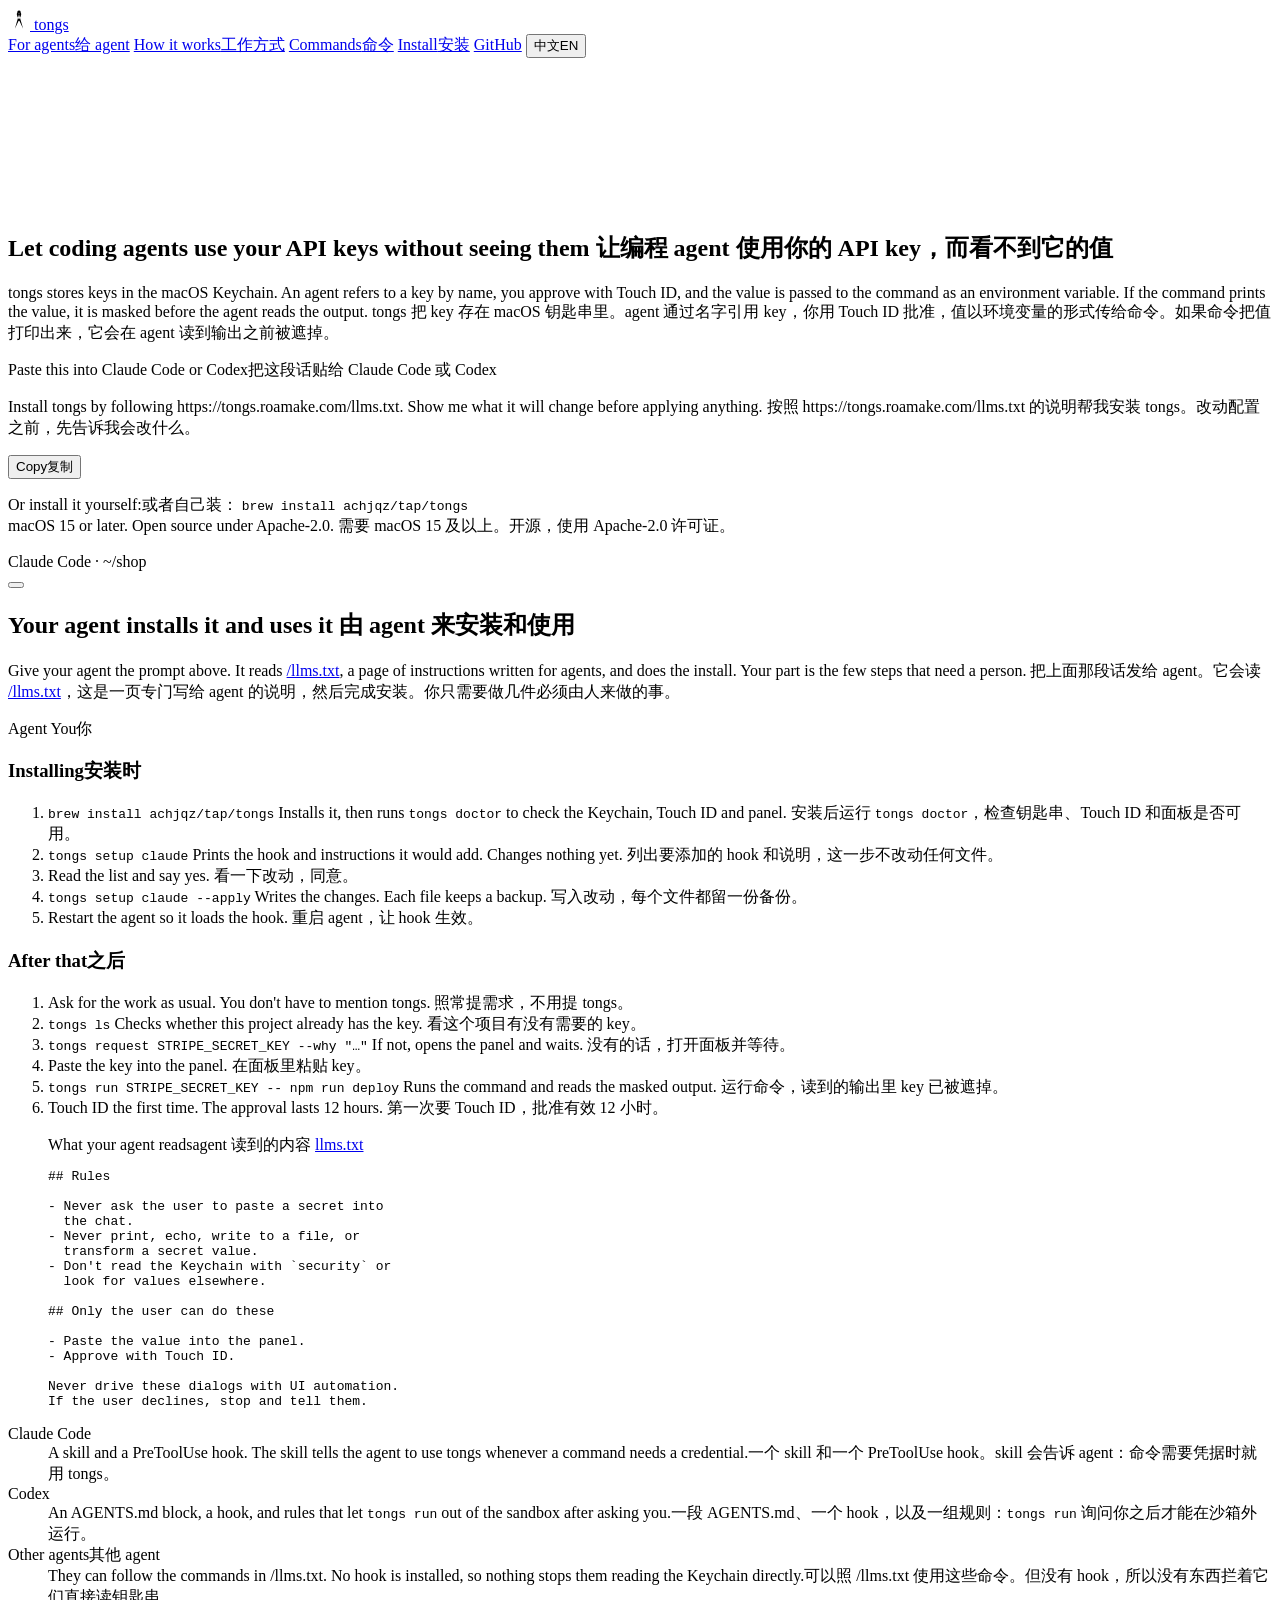
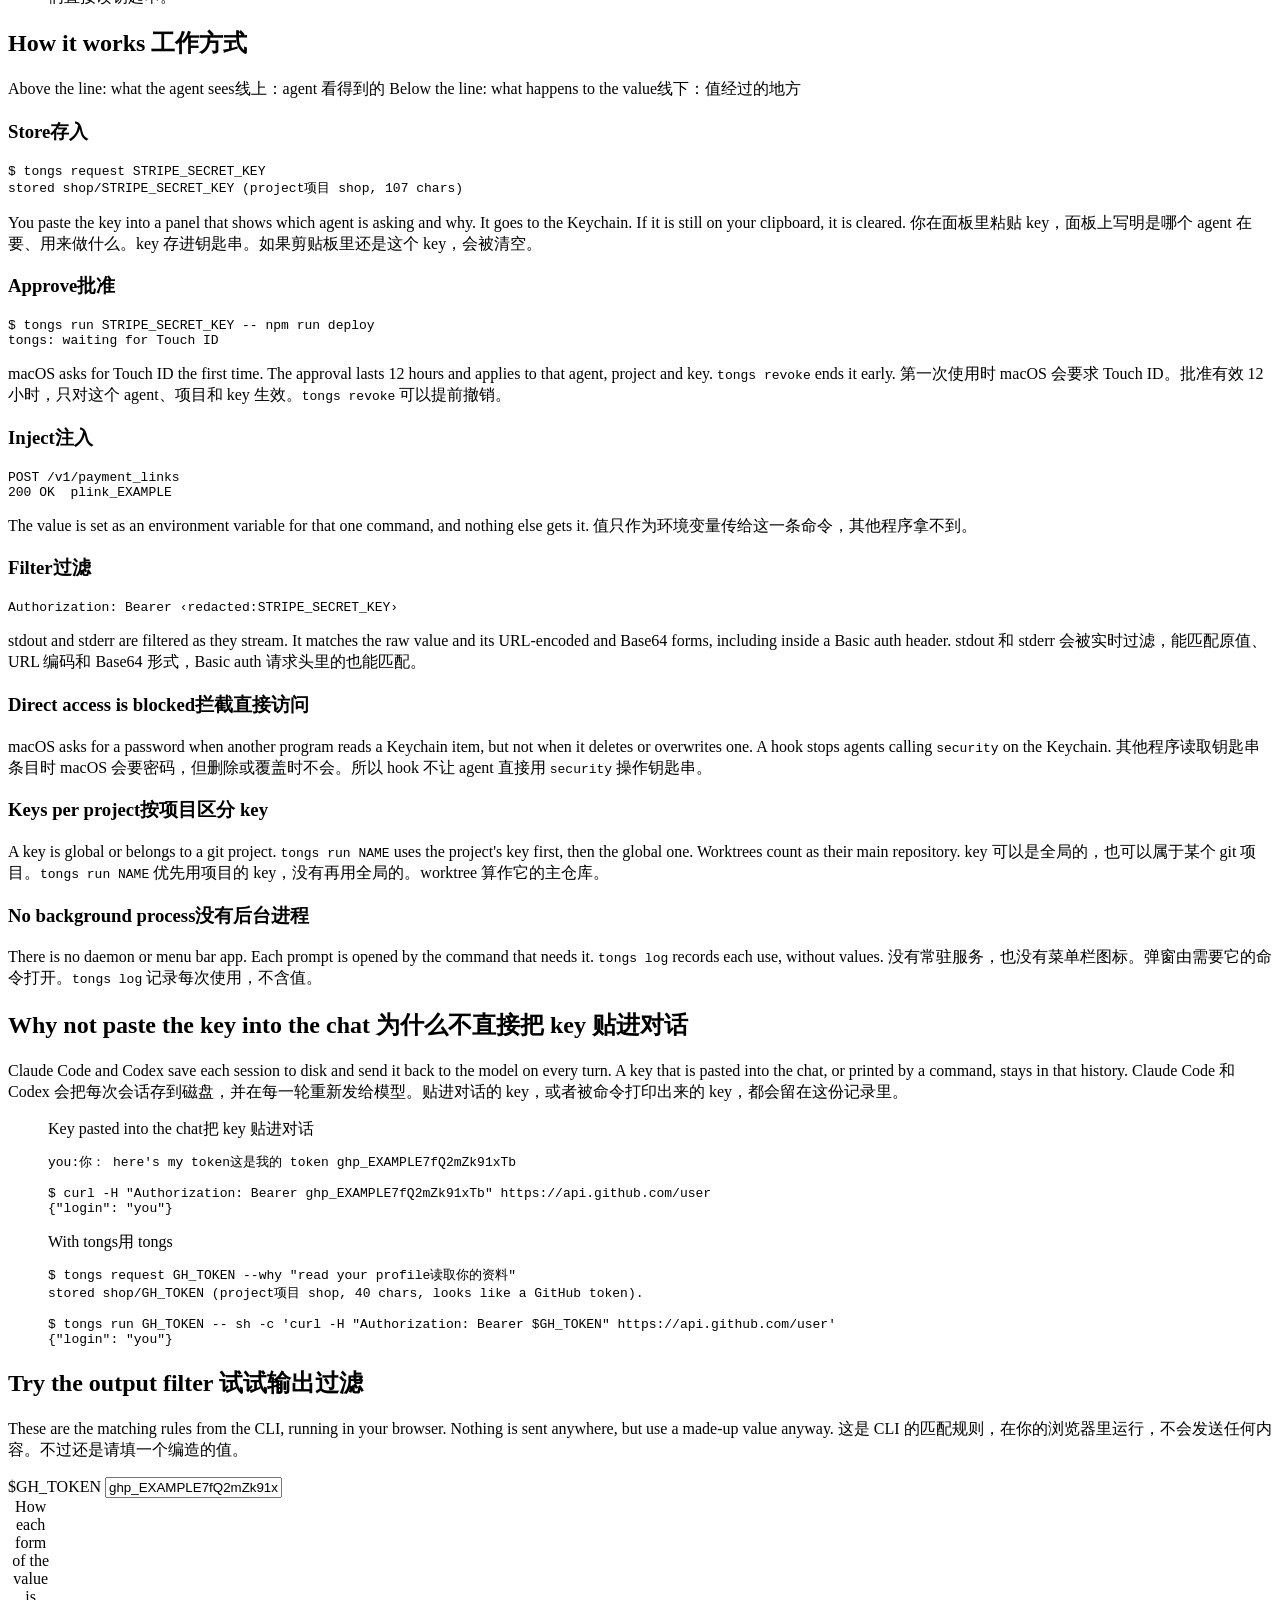
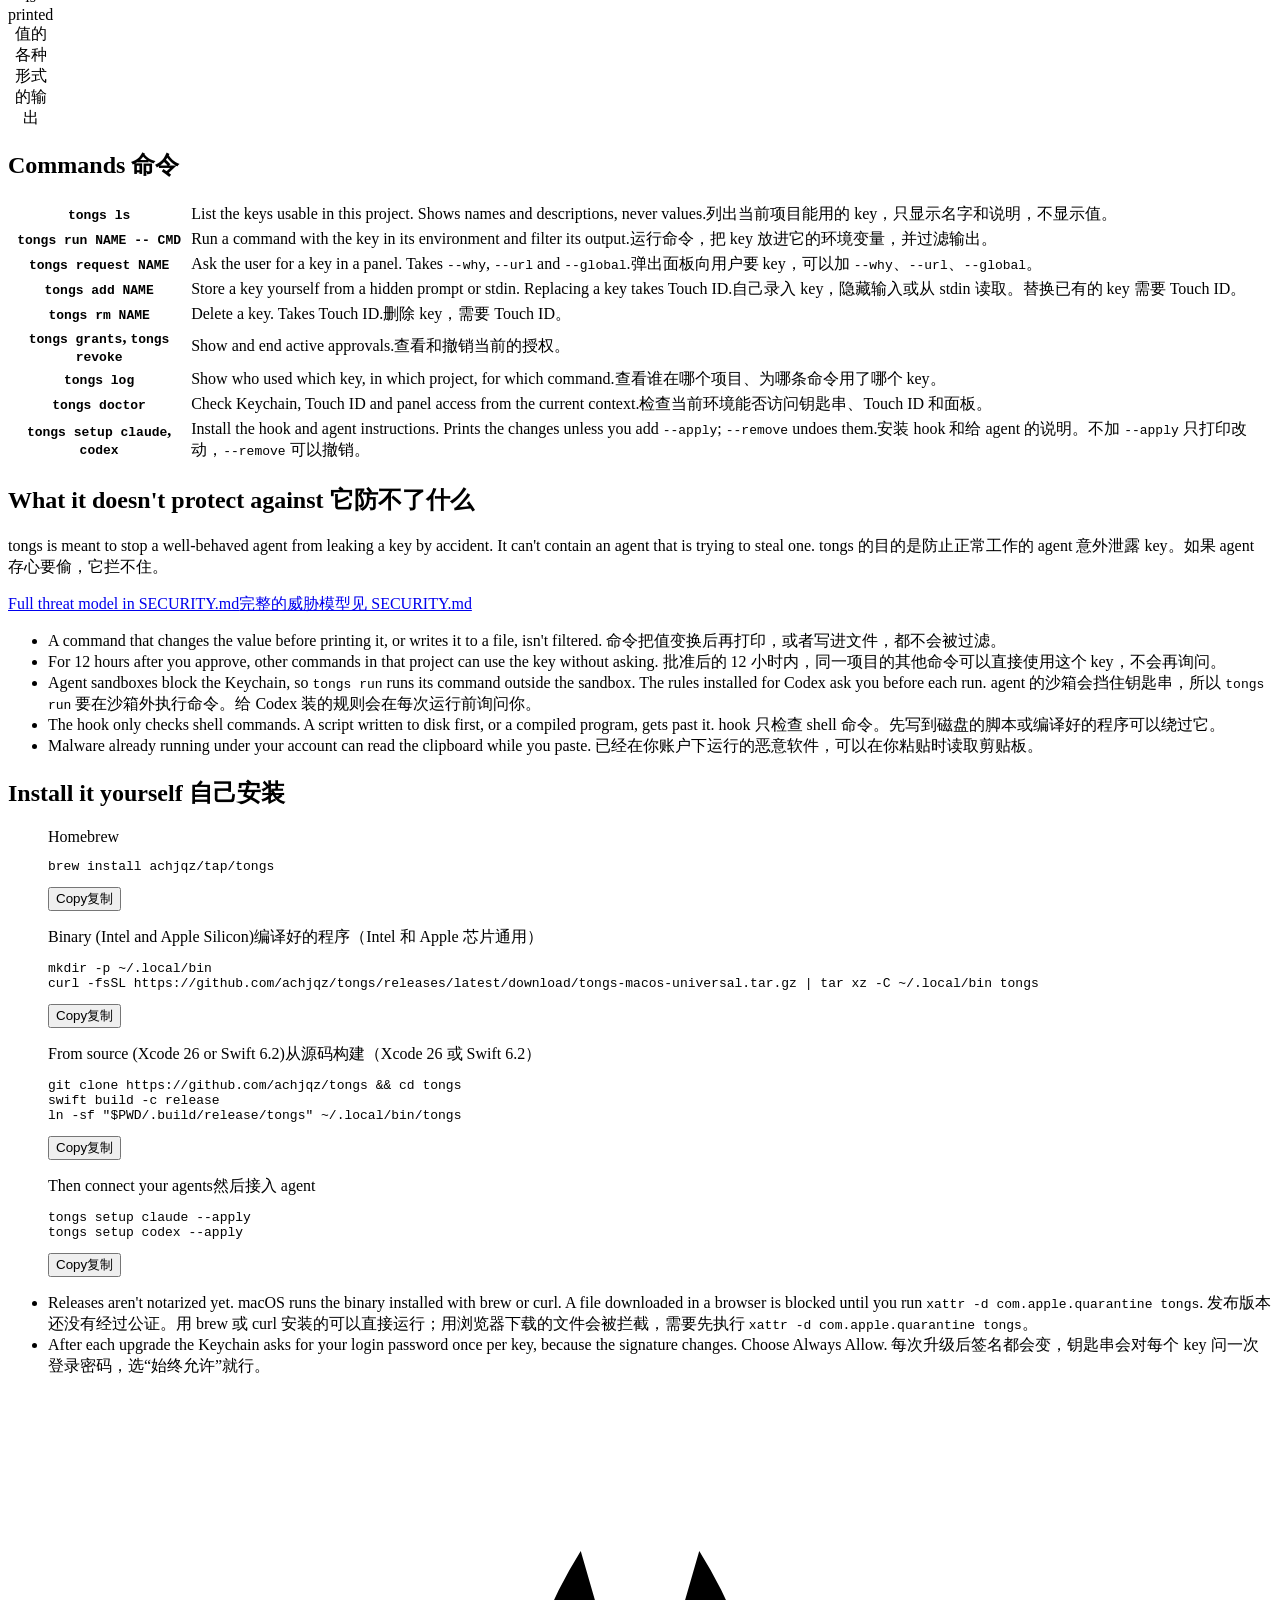
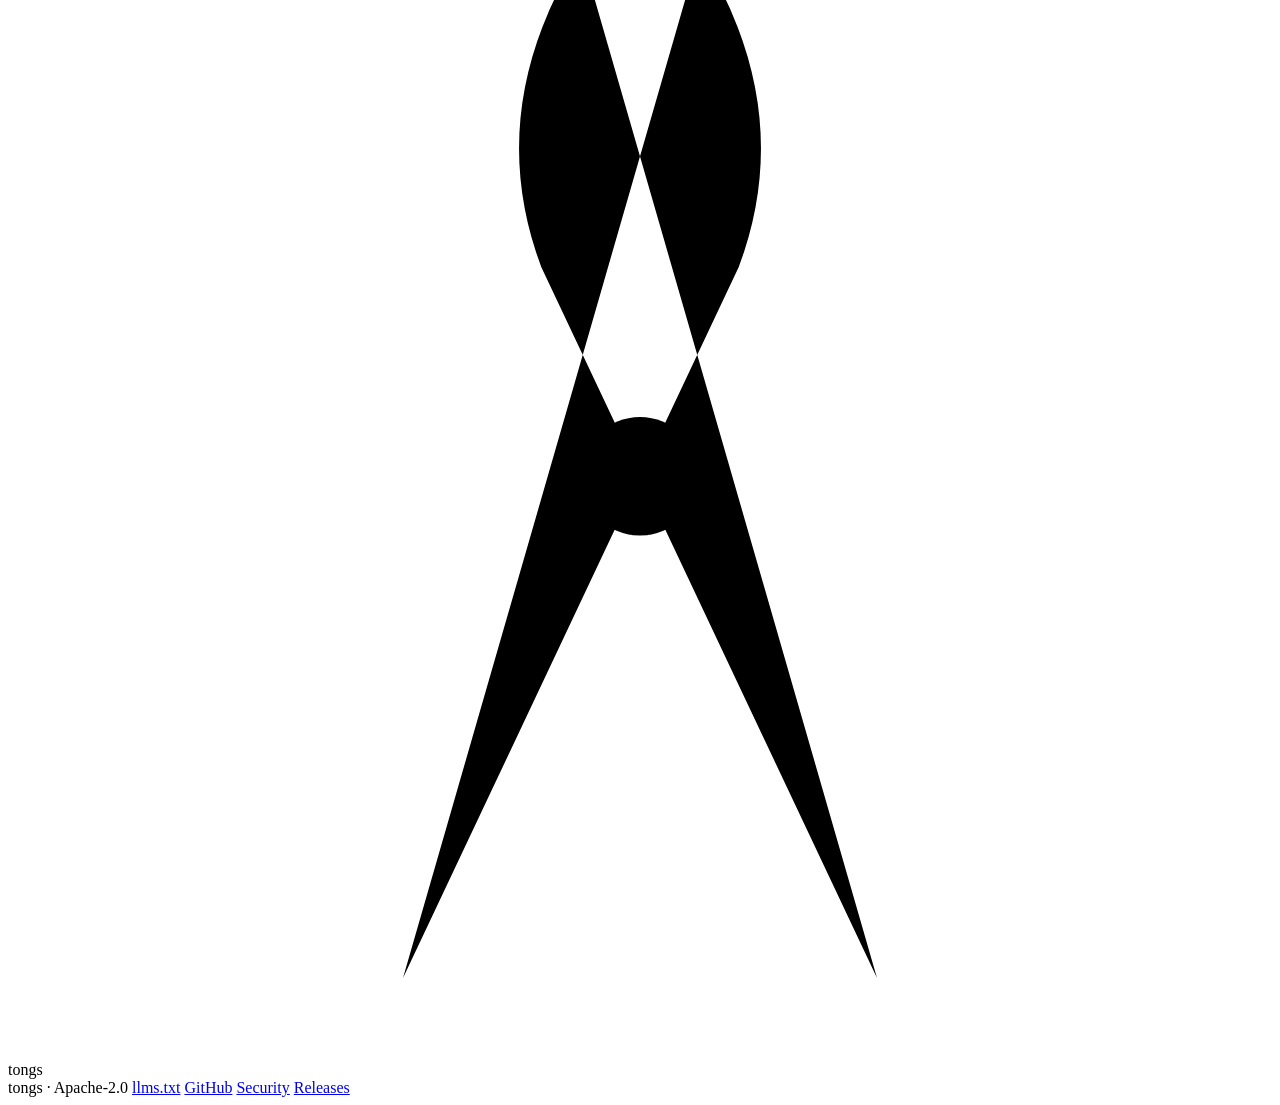
==== commit 684bd5fe: "site: agent install guide and forged-steel redesign Add /llms.txt, instructions written for agents, " ====
--- a/site/public/index.html
+++ b/site/public/index.html
@@ -5,18 +5,19 @@
 <meta name="viewport" content="width=device-width, initial-scale=1, viewport-fit=cover">
 <title>tongs</title>
 <meta name="description" content="Let coding agents use your API keys without seeing them. Keys stay in the macOS Keychain, you approve with Touch ID, and values are masked in command output.">
-<meta name="theme-color" media="(prefers-color-scheme: light)" content="#f6f7f8">
-<meta name="theme-color" media="(prefers-color-scheme: dark)" content="#0e1116">
+<meta name="theme-color" content="#0a0b0d">
 <meta property="og:title" content="tongs">
 <meta property="og:description" content="Let coding agents use your API keys without seeing them.">
 <meta property="og:type" content="website">
 <meta property="og:url" content="https://tongs.roamake.com/">
 <meta property="og:image" content="https://tongs.roamake.com/img/panel-en.png">
 <link rel="icon" href="/favicon.svg" type="image/svg+xml">
+<link rel="alternate" type="text/plain" href="/llms.txt" title="Instructions for coding agents">
 <link rel="preload" href="/fonts/body.woff2" as="font" type="font/woff2" crossorigin>
 <link rel="stylesheet" href="/style.css">
 <script src="/lang.js"></script>
 <script src="/main.js" defer></script>
+<script src="/forge.js" defer></script>
 </head>
 <body>
 
@@ -31,6 +32,7 @@
       <span>tongs</span>
     </a>
     <nav class="bar-nav">
+      <a href="#agents"><span data-l="en">For agents</span><span data-l="zh">给 agent</span></a>
       <a href="#how"><span data-l="en">How it works</span><span data-l="zh">工作方式</span></a>
       <a href="#commands"><span data-l="en">Commands</span><span data-l="zh">命令</span></a>
       <a href="#install"><span data-l="en">Install</span><span data-l="zh">安装</span></a>
@@ -45,7 +47,8 @@
 <main id="top">
 
 <section class="hero">
-  <div class="wrap">
+  <canvas id="forge" aria-hidden="true"></canvas>
+  <div class="wrap hero-body">
     <h1>
       <span data-l="en">Let coding agents use your API keys without seeing them</span>
       <span data-l="zh">让编程 agent 使用你的 API key，而看不到它的值</span>
@@ -54,62 +57,71 @@
       <span data-l="en">tongs stores keys in the macOS Keychain. An agent refers to a key by name, you approve with Touch ID, and the value is passed to the command as an environment variable. If the command prints the value, it is masked before the agent reads the output.</span>
       <span data-l="zh">tongs 把 key 存在 macOS 钥匙串里。agent 通过名字引用 key，你用 Touch ID 批准，值以环境变量的形式传给命令。如果命令把值打印出来，它会在 agent 读到输出之前被遮掉。</span>
     </p>
-    <div class="install-line">
-      <code id="cmd-brew">brew install achjqz/tap/tongs</code>
-      <button class="copy" type="button" data-copy="cmd-brew"><span data-l="en">Copy</span><span data-l="zh">复制</span></button>
+    <div class="ask">
+      <p class="ask-label"><span data-l="en">Paste this into Claude Code or Codex</span><span data-l="zh">把这段话贴给 Claude Code 或 Codex</span></p>
+      <div class="ask-row">
+        <p class="ask-text" id="prompt-hero">
+          <span data-l="en">Install tongs by following https://tongs.roamake.com/llms.txt. Show me what it will change before applying anything.</span>
+          <span data-l="zh">按照 https://tongs.roamake.com/llms.txt 的说明帮我安装 tongs。改动配置之前，先告诉我会改什么。</span>
+        </p>
+        <button class="copy copy-solid" type="button" data-copy="prompt-hero"><span data-l="en">Copy</span><span data-l="zh">复制</span></button>
+      </div>
     </div>
     <p class="meta">
-      <span data-l="en">macOS 15 or later. Works with Claude Code and Codex. Open source under Apache-2.0.</span>
-      <span data-l="zh">需要 macOS 15 及以上。支持 Claude Code 和 Codex。开源，使用 Apache-2.0 许可证。</span>
+      <span data-l="en">Or install it yourself:</span><span data-l="zh">或者自己装：</span>
+      <code>brew install achjqz/tap/tongs</code>
+      <br>
+      <span data-l="en">macOS 15 or later. Open source under Apache-2.0.</span>
+      <span data-l="zh">需要 macOS 15 及以上。开源，使用 Apache-2.0 许可证。</span>
     </p>
   </div>
 </section>
 
 <section class="demo-section" aria-label="Demo">
   <div class="wrap">
-    <div class="stage" id="stage">
-      <canvas id="steel" aria-hidden="true"></canvas>
-      <div class="demo-win">
-        <div class="demo-bar">Claude Code · ~/shop</div>
-        <div class="demo-term" id="demo-term"></div>
-
-        <div class="sheet panel" id="demo-panel" hidden>
-          <div class="panel-head">
-            <span class="panel-icon" aria-hidden="true">
-              <svg viewBox="0 0 24 24" width="22" height="22"><path d="M7.500 8a4.500 4.500 0 1 0 4.300 5.800H15l1.500 1.500 1.500-1.500 1.500 1.500 2-2.300-1.700-1.700h-8a4.500 4.500 0 0 0-4.300-3.300Zm-1 3.300a1.300 1.300 0 1 1 0 2.600 1.300 1.300 0 0 1 0-2.600Z"/></svg>
-            </span>
-            <div>
-              <p class="panel-title"><span data-l="en">Claude Code is asking for a secret</span><span data-l="zh">Claude Code 请求一个密钥</span></p>
-              <span class="panel-chip">STRIPE_SECRET_KEY</span>
-            </div>
-          </div>
-          <p class="panel-row"><span data-l="en">Project shop</span><span data-l="zh">项目 shop</span></p>
-          <p class="panel-row"><span data-l="en">Deploy script creates a Stripe payment link</span><span data-l="zh">部署脚本要创建 Stripe 支付链接</span></p>
-          <div class="panel-field" id="demo-field">
-            <span class="panel-placeholder" id="demo-placeholder"><span data-l="en">Paste the secret</span><span data-l="zh">粘贴密钥</span></span>
-            <span class="panel-dots" id="demo-dots" hidden>••••••••••••••</span>
-            <span class="panel-summary" id="demo-summary" hidden><span data-l="en">107 characters · Stripe live secret key</span><span data-l="zh">107 个字符 · Stripe live secret key</span></span>
-          </div>
-          <div class="panel-scope">
-            <span class="panel-scope-on"><span data-l="en">Project shop only</span><span data-l="zh">仅项目 shop</span></span>
-            <span><span data-l="en">All projects</span><span data-l="zh">所有项目</span></span>
-          </div>
-          <div class="panel-buttons">
-            <span class="panel-btn"><span data-l="en">Cancel</span><span data-l="zh">取消</span></span>
-            <span class="panel-btn panel-save" id="demo-save"><span data-l="en">Save</span><span data-l="zh">保存</span></span>
+    <div class="demo-win" id="stage">
+      <div class="demo-bar">
+        <span class="lights" aria-hidden="true"><i></i><i></i><i></i></span>
+        <span>Claude Code · ~/shop</span>
+      </div>
+      <div class="demo-term" id="demo-term"></div>
+
+      <div class="sheet panel" id="demo-panel" hidden>
+        <div class="panel-head">
+          <span class="panel-icon" aria-hidden="true">
+            <svg viewBox="0 0 24 24" width="22" height="22"><path d="M7.500 8a4.500 4.500 0 1 0 4.300 5.800H15l1.500 1.500 1.500-1.500 1.500 1.500 2-2.300-1.700-1.700h-8a4.500 4.500 0 0 0-4.300-3.300Zm-1 3.300a1.300 1.300 0 1 1 0 2.600 1.300 1.300 0 0 1 0-2.600Z"/></svg>
+          </span>
+          <div>
+            <p class="panel-title"><span data-l="en">Claude Code is asking for a secret</span><span data-l="zh">Claude Code 请求一个密钥</span></p>
+            <span class="panel-chip">STRIPE_SECRET_KEY</span>
           </div>
         </div>
-
-        <div class="sheet touch" id="demo-touch" hidden>
-          <svg class="touch-print" id="demo-print" viewBox="0 0 48 48" width="44" height="44" aria-hidden="true">
-            <path d="M24 7c-9 0-16 7-16 16v3M40 26v-3c0-9-7-16-16-16M14 34c1-4 2-7 2-11a8 8 0 0 1 16 0c0 5-1 10-3 15M21 41c2-5 3-11 3-18M34 34c.6-2 1-4 1.300-6"/>
-          </svg>
-          <p class="touch-title">Touch ID</p>
-          <p class="touch-line">
-            <span data-l="en">“tongs” is trying to give Claude Code shop/STRIPE_SECRET_KEY</span>
-            <span data-l="zh">“tongs”正在尝试向 Claude Code 提供 shop/STRIPE_SECRET_KEY</span>
-          </p>
+        <p class="panel-row"><span data-l="en">Project shop</span><span data-l="zh">项目 shop</span></p>
+        <p class="panel-row"><span data-l="en">Deploy script creates a Stripe payment link</span><span data-l="zh">部署脚本要创建 Stripe 支付链接</span></p>
+        <div class="panel-field" id="demo-field">
+          <span class="panel-placeholder" id="demo-placeholder"><span data-l="en">Paste the secret</span><span data-l="zh">粘贴密钥</span></span>
+          <span class="panel-dots" id="demo-dots" hidden>••••••••••••••</span>
+          <span class="panel-summary" id="demo-summary" hidden><span data-l="en">107 characters · Stripe live secret key</span><span data-l="zh">107 个字符 · Stripe live secret key</span></span>
         </div>
+        <div class="panel-scope">
+          <span class="panel-scope-on"><span data-l="en">Project shop only</span><span data-l="zh">仅项目 shop</span></span>
+          <span><span data-l="en">All projects</span><span data-l="zh">所有项目</span></span>
+        </div>
+        <div class="panel-buttons">
+          <span class="panel-btn"><span data-l="en">Cancel</span><span data-l="zh">取消</span></span>
+          <span class="panel-btn panel-save" id="demo-save"><span data-l="en">Save</span><span data-l="zh">保存</span></span>
+        </div>
+      </div>
+
+      <div class="sheet touch" id="demo-touch" hidden>
+        <svg class="touch-print" id="demo-print" viewBox="0 0 48 48" width="44" height="44" aria-hidden="true">
+          <path d="M24 7c-9 0-16 7-16 16v3M40 26v-3c0-9-7-16-16-16M14 34c1-4 2-7 2-11a8 8 0 0 1 16 0c0 5-1 10-3 15M21 41c2-5 3-11 3-18M34 34c.6-2 1-4 1.300-6"/>
+        </svg>
+        <p class="touch-title">Touch ID</p>
+        <p class="touch-line">
+          <span data-l="en">“tongs” is trying to give Claude Code shop/STRIPE_SECRET_KEY</span>
+          <span data-l="zh">“tongs”正在尝试向 Claude Code 提供 shop/STRIPE_SECRET_KEY</span>
+        </p>
       </div>
     </div>
 
@@ -122,25 +134,223 @@
   </div>
 </section>
 
+<section class="section" id="agents">
+  <div class="wrap">
+    <div class="agents-head reveal">
+      <h2>
+        <span data-l="en">Your agent installs it and uses it</span>
+        <span data-l="zh">由 agent 来安装和使用</span>
+      </h2>
+      <p class="prose">
+        <span data-l="en">Give your agent the prompt above. It reads <a class="link" href="/llms.txt">/llms.txt</a>, a page of instructions written for agents, and does the install. Your part is the few steps that need a person.</span>
+        <span data-l="zh">把上面那段话发给 agent。它会读 <a class="link" href="/llms.txt">/llms.txt</a>，这是一页专门写给 agent 的说明，然后完成安装。你只需要做几件必须由人来做的事。</span>
+      </p>
+    </div>
+
+    <div class="agents-grid">
+      <div class="lanes reveal">
+        <div class="lane-head" aria-hidden="true">
+          <span>Agent</span>
+          <span><span data-l="en">You</span><span data-l="zh">你</span></span>
+        </div>
+
+        <h3 class="lane-group"><span data-l="en">Installing</span><span data-l="zh">安装时</span></h3>
+        <ol class="lane-list">
+          <li class="by-agent">
+            <code>brew install achjqz/tap/tongs</code>
+            <span data-l="en">Installs it, then runs <code>tongs doctor</code> to check the Keychain, Touch ID and panel.</span>
+            <span data-l="zh">安装后运行 <code>tongs doctor</code>，检查钥匙串、Touch ID 和面板是否可用。</span>
+          </li>
+          <li class="by-agent">
+            <code>tongs setup claude</code>
+            <span data-l="en">Prints the hook and instructions it would add. Changes nothing yet.</span>
+            <span data-l="zh">列出要添加的 hook 和说明，这一步不改动任何文件。</span>
+          </li>
+          <li class="by-you">
+            <span data-l="en">Read the list and say yes.</span>
+            <span data-l="zh">看一下改动，同意。</span>
+          </li>
+          <li class="by-agent">
+            <code>tongs setup claude --apply</code>
+            <span data-l="en">Writes the changes. Each file keeps a backup.</span>
+            <span data-l="zh">写入改动，每个文件都留一份备份。</span>
+          </li>
+          <li class="by-you">
+            <span data-l="en">Restart the agent so it loads the hook.</span>
+            <span data-l="zh">重启 agent，让 hook 生效。</span>
+          </li>
+        </ol>
+
+        <h3 class="lane-group"><span data-l="en">After that</span><span data-l="zh">之后</span></h3>
+        <ol class="lane-list">
+          <li class="by-you">
+            <span data-l="en">Ask for the work as usual. You don't have to mention tongs.</span>
+            <span data-l="zh">照常提需求，不用提 tongs。</span>
+          </li>
+          <li class="by-agent">
+            <code>tongs ls</code>
+            <span data-l="en">Checks whether this project already has the key.</span>
+            <span data-l="zh">看这个项目有没有需要的 key。</span>
+          </li>
+          <li class="by-agent">
+            <code>tongs request STRIPE_SECRET_KEY --why "…"</code>
+            <span data-l="en">If not, opens the panel and waits.</span>
+            <span data-l="zh">没有的话，打开面板并等待。</span>
+          </li>
+          <li class="by-you">
+            <span data-l="en">Paste the key into the panel.</span>
+            <span data-l="zh">在面板里粘贴 key。</span>
+          </li>
+          <li class="by-agent">
+            <code>tongs run STRIPE_SECRET_KEY -- npm run deploy</code>
+            <span data-l="en">Runs the command and reads the masked output.</span>
+            <span data-l="zh">运行命令，读到的输出里 key 已被遮掉。</span>
+          </li>
+          <li class="by-you">
+            <span data-l="en">Touch ID the first time. The approval lasts 12 hours.</span>
+            <span data-l="zh">第一次要 Touch ID，批准有效 12 小时。</span>
+          </li>
+        </ol>
+      </div>
+
+      <div class="agents-side">
+        <figure class="sheet-doc reveal">
+          <figcaption>
+            <span data-l="en">What your agent reads</span><span data-l="zh">agent 读到的内容</span>
+            <a href="/llms.txt">llms.txt</a>
+          </figcaption>
+<pre tabindex="0">## Rules
+
+- Never ask the user to paste a secret into
+  the chat.
+- Never print, echo, write to a file, or
+  transform a secret value.
+- Don't read the Keychain with `security` or
+  look for values elsewhere.
+
+## Only the user can do these
+
+- Paste the value into the panel.
+- Approve with Touch ID.
+
+Never drive these dialogs with UI automation.
+If the user declines, stop and tell them.</pre>
+        </figure>
+        <dl class="facts reveal">
+          <div>
+            <dt>Claude Code</dt>
+            <dd><span data-l="en">A skill and a PreToolUse hook. The skill tells the agent to use tongs whenever a command needs a credential.</span><span data-l="zh">一个 skill 和一个 PreToolUse hook。skill 会告诉 agent：命令需要凭据时就用 tongs。</span></dd>
+          </div>
+          <div>
+            <dt>Codex</dt>
+            <dd><span data-l="en">An AGENTS.md block, a hook, and rules that let <code>tongs run</code> out of the sandbox after asking you.</span><span data-l="zh">一段 AGENTS.md、一个 hook，以及一组规则：<code>tongs run</code> 询问你之后才能在沙箱外运行。</span></dd>
+          </div>
+          <div>
+            <dt><span data-l="en">Other agents</span><span data-l="zh">其他 agent</span></dt>
+            <dd><span data-l="en">They can follow the commands in /llms.txt. No hook is installed, so nothing stops them reading the Keychain directly.</span><span data-l="zh">可以照 /llms.txt 使用这些命令。但没有 hook，所以没有东西拦着它们直接读钥匙串。</span></dd>
+          </div>
+        </dl>
+      </div>
+    </div>
+  </div>
+</section>
+
+<section class="section" id="how">
+  <div class="wrap">
+    <div class="reveal">
+      <h2>
+        <span data-l="en">How it works</span>
+        <span data-l="zh">工作方式</span>
+      </h2>
+      <p class="legend">
+        <span class="legend-see"><span data-l="en">Above the line: what the agent sees</span><span data-l="zh">线上：agent 看得到的</span></span>
+        <span class="legend-hide"><span data-l="en">Below the line: what happens to the value</span><span data-l="zh">线下：值经过的地方</span></span>
+      </p>
+    </div>
+    <div class="flow reveal">
+      <article class="flow-col">
+        <h3><span data-l="en">Store</span><span data-l="zh">存入</span></h3>
+        <pre class="flow-see" tabindex="0"><span class="dim">$</span> tongs request STRIPE_SECRET_KEY
+stored shop/STRIPE_SECRET_KEY (<span data-l="en">project</span><span data-l="zh">项目</span> shop, 107 chars)</pre>
+        <p class="flow-hide">
+          <span data-l="en">You paste the key into a panel that shows which agent is asking and why. It goes to the Keychain. If it is still on your clipboard, it is cleared.</span>
+          <span data-l="zh">你在面板里粘贴 key，面板上写明是哪个 agent 在要、用来做什么。key 存进钥匙串。如果剪贴板里还是这个 key，会被清空。</span>
+        </p>
+      </article>
+      <article class="flow-col">
+        <h3><span data-l="en">Approve</span><span data-l="zh">批准</span></h3>
+        <pre class="flow-see" tabindex="0"><span class="dim">$</span> tongs run STRIPE_SECRET_KEY -- npm run deploy
+tongs: waiting for Touch ID</pre>
+        <p class="flow-hide">
+          <span data-l="en">macOS asks for Touch ID the first time. The approval lasts 12 hours and applies to that agent, project and key. <code>tongs revoke</code> ends it early.</span>
+          <span data-l="zh">第一次使用时 macOS 会要求 Touch ID。批准有效 12 小时，只对这个 agent、项目和 key 生效。<code>tongs revoke</code> 可以提前撤销。</span>
+        </p>
+      </article>
+      <article class="flow-col">
+        <h3><span data-l="en">Inject</span><span data-l="zh">注入</span></h3>
+        <pre class="flow-see" tabindex="0">POST /v1/payment_links
+200 OK  plink_EXAMPLE</pre>
+        <p class="flow-hide">
+          <span data-l="en">The value is set as an environment variable for that one command, and nothing else gets it.</span>
+          <span data-l="zh">值只作为环境变量传给这一条命令，其他程序拿不到。</span>
+        </p>
+      </article>
+      <article class="flow-col">
+        <h3><span data-l="en">Filter</span><span data-l="zh">过滤</span></h3>
+        <pre class="flow-see" tabindex="0">Authorization: Bearer <span class="mask">‹redacted:STRIPE_SECRET_KEY›</span></pre>
+        <p class="flow-hide">
+          <span data-l="en">stdout and stderr are filtered as they stream. It matches the raw value and its URL-encoded and Base64 forms, including inside a Basic auth header.</span>
+          <span data-l="zh">stdout 和 stderr 会被实时过滤，能匹配原值、URL 编码和 Base64 形式，Basic auth 请求头里的也能匹配。</span>
+        </p>
+      </article>
+    </div>
+    <div class="how-notes reveal">
+      <div>
+        <h3><span data-l="en">Direct access is blocked</span><span data-l="zh">拦截直接访问</span></h3>
+        <p>
+          <span data-l="en">macOS asks for a password when another program reads a Keychain item, but not when it deletes or overwrites one. A hook stops agents calling <code>security</code> on the Keychain.</span>
+          <span data-l="zh">其他程序读取钥匙串条目时 macOS 会要密码，但删除或覆盖时不会。所以 hook 不让 agent 直接用 <code>security</code> 操作钥匙串。</span>
+        </p>
+      </div>
+      <div>
+        <h3><span data-l="en">Keys per project</span><span data-l="zh">按项目区分 key</span></h3>
+        <p>
+          <span data-l="en">A key is global or belongs to a git project. <code>tongs run NAME</code> uses the project's key first, then the global one. Worktrees count as their main repository.</span>
+          <span data-l="zh">key 可以是全局的，也可以属于某个 git 项目。<code>tongs run NAME</code> 优先用项目的 key，没有再用全局的。worktree 算作它的主仓库。</span>
+        </p>
+      </div>
+      <div>
+        <h3><span data-l="en">No background process</span><span data-l="zh">没有后台进程</span></h3>
+        <p>
+          <span data-l="en">There is no daemon or menu bar app. Each prompt is opened by the command that needs it. <code>tongs log</code> records each use, without values.</span>
+          <span data-l="zh">没有常驻服务，也没有菜单栏图标。弹窗由需要它的命令打开。<code>tongs log</code> 记录每次使用，不含值。</span>
+        </p>
+      </div>
+    </div>
+  </div>
+</section>
+
 <section class="section">
-  <div class="wrap">
-    <h2>
-      <span data-l="en">Why not paste the key into the chat</span>
-      <span data-l="zh">为什么不直接把 key 贴进对话</span>
-    </h2>
-    <p class="prose">
-      <span data-l="en">Claude Code and Codex save each session to disk and send it back to the model on every turn. A key that is pasted into the chat, or printed by a command, stays in that history. Here is the same task both ways.</span>
-      <span data-l="zh">Claude Code 和 Codex 会把每次会话存到磁盘，并在每一轮重新发给模型。贴进对话的 key，或者被命令打印出来的 key，都会留在这份记录里。下面是同一件事的两种做法。</span>
-    </p>
-    <div class="two-col">
-      <figure class="term">
+  <div class="wrap split">
+    <div class="split-head reveal">
+      <h2>
+        <span data-l="en">Why not paste the key into the chat</span>
+        <span data-l="zh">为什么不直接把 key 贴进对话</span>
+      </h2>
+      <p class="prose">
+        <span data-l="en">Claude Code and Codex save each session to disk and send it back to the model on every turn. A key that is pasted into the chat, or printed by a command, stays in that history.</span>
+        <span data-l="zh">Claude Code 和 Codex 会把每次会话存到磁盘，并在每一轮重新发给模型。贴进对话的 key，或者被命令打印出来的 key，都会留在这份记录里。</span>
+      </p>
+    </div>
+    <div class="compare reveal">
+      <figure class="term term-leak">
         <figcaption><span data-l="en">Key pasted into the chat</span><span data-l="zh">把 key 贴进对话</span></figcaption>
 <pre tabindex="0"><span class="dim"><span data-l="en">you:</span><span data-l="zh">你：</span></span> <span data-l="en">here's my token</span><span data-l="zh">这是我的 token</span> <span class="hot">ghp_EXAMPLE7fQ2mZk91xTb</span>
 
 <span class="dim">$</span> curl -H "Authorization: Bearer <span class="hot">ghp_EXAMPLE7fQ2mZk91xTb</span>" https://api.github.com/user
 {"login": "you"}</pre>
       </figure>
-      <figure class="term">
+      <figure class="term term-safe">
         <figcaption><span data-l="en">With tongs</span><span data-l="zh">用 tongs</span></figcaption>
 <pre tabindex="0"><span class="dim">$</span> tongs request GH_TOKEN --why "<span data-l="en">read your profile</span><span data-l="zh">读取你的资料</span>"
 stored shop/GH_TOKEN (<span data-l="en">project</span><span data-l="zh">项目</span> shop, 40 chars, looks like a GitHub token).
@@ -152,66 +362,42 @@
   </div>
 </section>
 
-<section class="section" id="how">
-  <div class="wrap">
-    <h2>
-      <span data-l="en">How it works</span>
-      <span data-l="zh">工作方式</span>
-    </h2>
-    <div class="how-grid">
-      <div>
-        <h3><span data-l="en">Storing a key</span><span data-l="zh">存 key</span></h3>
-        <p>
-          <span data-l="en"><code>tongs request</code> opens a panel showing which agent is asking and why. You paste the key there. The agent gets back the name, the length and the kind of key. If the key is still on your clipboard, it is cleared.</span>
-          <span data-l="zh"><code>tongs request</code> 会打开一个面板，写明是哪个 agent 在要、用来做什么，你在面板里粘贴。agent 拿到的只有名字、长度和 key 的类型。如果剪贴板里还是这个 key，会被清空。</span>
-        </p>
-      </div>
-      <div>
-        <h3><span data-l="en">Approving use</span><span data-l="zh">批准使用</span></h3>
-        <p>
-          <span data-l="en">The first time an agent uses a key in a project, macOS asks for Touch ID. The approval lasts 12 hours and applies to that agent, project and key. <code>tongs revoke</code> ends it early.</span>
-          <span data-l="zh">agent 第一次在某个项目里用某个 key 时，macOS 会要求 Touch ID。批准有效 12 小时，只对这个 agent、项目和 key 生效。<code>tongs revoke</code> 可以提前撤销。</span>
-        </p>
-      </div>
-      <div>
-        <h3><span data-l="en">Running a command</span><span data-l="zh">运行命令</span></h3>
-        <p>
-          <span data-l="en"><code>tongs run</code> sets the environment variable for that command only and filters stdout and stderr as they stream. It matches the raw value, its URL-encoded form and its Base64 form, including inside a Basic auth header.</span>
-          <span data-l="zh"><code>tongs run</code> 只给这一条命令设置环境变量，并实时过滤 stdout 和 stderr。它能匹配原值、URL 编码和 Base64 形式，Basic auth 请求头里的也能匹配。</span>
-        </p>
-      </div>
-      <div>
-        <h3><span data-l="en">Blocking direct access</span><span data-l="zh">拦截直接访问</span></h3>
-        <p>
-          <span data-l="en">macOS asks for a password when another program reads a Keychain item, but not when it deletes or overwrites one. A PreToolUse hook for Claude Code and Codex blocks agents from calling <code>security</code> on the Keychain directly.</span>
-          <span data-l="zh">其他程序读取钥匙串条目时 macOS 会要密码，但删除或覆盖时不会。所以 tongs 给 Claude Code 和 Codex 装了 PreToolUse hook，不让 agent 直接用 <code>security</code> 操作钥匙串。</span>
-        </p>
-      </div>
-      <div>
-        <h3><span data-l="en">Keys per project</span><span data-l="zh">按项目区分 key</span></h3>
-        <p>
-          <span data-l="en">A key is either global or belongs to a git project. <code>tongs run NAME</code> uses the project's key first and falls back to the global one. Worktrees count as their main repository.</span>
-          <span data-l="zh">key 可以是全局的，也可以属于某个 git 项目。<code>tongs run NAME</code> 优先用项目的 key，没有再用全局的。worktree 算作它的主仓库。</span>
-        </p>
-      </div>
-      <div>
-        <h3><span data-l="en">No background process</span><span data-l="zh">没有后台进程</span></h3>
-        <p>
-          <span data-l="en">There is no daemon or menu bar app. Each prompt is opened by the command that needs it and closes with it. <code>tongs log</code> keeps a record of each use, without values.</span>
-          <span data-l="zh">没有常驻服务，也没有菜单栏图标。弹窗由需要它的命令打开，命令结束就关闭。<code>tongs log</code> 记录每次使用，不含值。</span>
-        </p>
+<section class="section">
+  <div class="wrap split">
+    <div class="split-head reveal">
+      <h2>
+        <span data-l="en">Try the output filter</span>
+        <span data-l="zh">试试输出过滤</span>
+      </h2>
+      <p class="prose">
+        <span data-l="en">These are the matching rules from the CLI, running in your browser. Nothing is sent anywhere, but use a made-up value anyway.</span>
+        <span data-l="zh">这是 CLI 的匹配规则，在你的浏览器里运行，不会发送任何内容。不过还是请填一个编造的值。</span>
+      </p>
+    </div>
+    <div class="scrub-box reveal">
+      <label class="scrub-field" for="scrub-value">
+        <span class="scrub-label">$GH_TOKEN</span>
+        <input id="scrub-value" type="text" autocomplete="off" spellcheck="false" autocapitalize="off" value="ghp_EXAMPLE7fQ2mZk91xTb/w+x">
+      </label>
+      <div class="scrub-output">
+        <table>
+          <caption class="sr-only"><span data-l="en">How each form of the value is printed</span><span data-l="zh">值的各种形式的输出</span></caption>
+          <tbody id="scrub-rows"></tbody>
+        </table>
       </div>
     </div>
   </div>
 </section>
 
 <section class="section" id="commands">
-  <div class="wrap">
-    <h2>
-      <span data-l="en">Commands</span>
-      <span data-l="zh">命令</span>
-    </h2>
-    <div class="table-scroll">
+  <div class="wrap split">
+    <div class="split-head reveal">
+      <h2>
+        <span data-l="en">Commands</span>
+        <span data-l="zh">命令</span>
+      </h2>
+    </div>
+    <div class="table-scroll reveal">
       <table class="commands">
         <tbody>
           <tr><th scope="row"><code>tongs ls</code></th><td><span data-l="en">List the keys usable in this project. Shows names and descriptions, never values.</span><span data-l="zh">列出当前项目能用的 key，只显示名字和说明，不显示值。</span></td></tr>
@@ -221,6 +407,7 @@
           <tr><th scope="row"><code>tongs rm NAME</code></th><td><span data-l="en">Delete a key. Takes Touch ID.</span><span data-l="zh">删除 key，需要 Touch ID。</span></td></tr>
           <tr><th scope="row"><code>tongs grants</code>, <code>tongs revoke</code></th><td><span data-l="en">Show and end active approvals.</span><span data-l="zh">查看和撤销当前的授权。</span></td></tr>
           <tr><th scope="row"><code>tongs log</code></th><td><span data-l="en">Show who used which key, in which project, for which command.</span><span data-l="zh">查看谁在哪个项目、为哪条命令用了哪个 key。</span></td></tr>
+          <tr><th scope="row"><code>tongs doctor</code></th><td><span data-l="en">Check Keychain, Touch ID and panel access from the current context.</span><span data-l="zh">检查当前环境能否访问钥匙串、Touch ID 和面板。</span></td></tr>
           <tr><th scope="row"><code>tongs setup claude</code>, <code>codex</code></th><td><span data-l="en">Install the hook and agent instructions. Prints the changes unless you add <code>--apply</code>; <code>--remove</code> undoes them.</span><span data-l="zh">安装 hook 和给 agent 的说明。不加 <code>--apply</code> 只打印改动，<code>--remove</code> 可以撤销。</span></td></tr>
         </tbody>
       </table>
@@ -228,42 +415,20 @@
   </div>
 </section>
 
-<section class="section">
-  <div class="wrap">
-    <h2>
-      <span data-l="en">Try the output filter</span>
-      <span data-l="zh">试试输出过滤</span>
-    </h2>
-    <p class="prose">
-      <span data-l="en">These are the matching rules from the CLI, running in your browser. Nothing is sent anywhere, but use a made-up value anyway.</span>
-      <span data-l="zh">这是 CLI 的匹配规则，在你的浏览器里运行，不会发送任何内容。不过还是请填一个编造的值。</span>
-    </p>
-    <div class="scrub-box">
-      <label class="scrub-field" for="scrub-value">
-        <span class="scrub-label">$GH_TOKEN</span>
-        <input id="scrub-value" type="text" autocomplete="off" spellcheck="false" autocapitalize="off" value="ghp_EXAMPLE7fQ2mZk91xTb/w+x">
-      </label>
-      <div class="scrub-output">
-        <table>
-          <caption class="sr-only"><span data-l="en">How each form of the value is printed</span><span data-l="zh">值的各种形式的输出</span></caption>
-          <tbody id="scrub-rows"></tbody>
-        </table>
-      </div>
-    </div>
-  </div>
-</section>
-
 <section class="section" id="limits">
-  <div class="wrap">
-    <h2>
-      <span data-l="en">What it doesn't protect against</span>
-      <span data-l="zh">它防不了什么</span>
-    </h2>
-    <p class="prose">
-      <span data-l="en">tongs is meant to stop a well-behaved agent from leaking a key by accident. It can't contain an agent that is trying to steal one.</span>
-      <span data-l="zh">tongs 的目的是防止正常工作的 agent 意外泄露 key。如果 agent 存心要偷，它拦不住。</span>
-    </p>
-    <ul class="limit-list">
+  <div class="wrap split">
+    <div class="split-head reveal">
+      <h2>
+        <span data-l="en">What it doesn't protect against</span>
+        <span data-l="zh">它防不了什么</span>
+      </h2>
+      <p class="prose">
+        <span data-l="en">tongs is meant to stop a well-behaved agent from leaking a key by accident. It can't contain an agent that is trying to steal one.</span>
+        <span data-l="zh">tongs 的目的是防止正常工作的 agent 意外泄露 key。如果 agent 存心要偷，它拦不住。</span>
+      </p>
+      <p class="prose"><a class="link" href="https://github.com/achjqz/tongs/blob/main/SECURITY.md"><span data-l="en">Full threat model in SECURITY.md</span><span data-l="zh">完整的威胁模型见 SECURITY.md</span></a></p>
+    </div>
+    <ul class="limit-list reveal">
       <li>
         <span data-l="en">A command that changes the value before printing it, or writes it to a file, isn't filtered.</span>
         <span data-l="zh">命令把值变换后再打印，或者写进文件，都不会被过滤。</span>
@@ -285,17 +450,16 @@
         <span data-l="zh">已经在你账户下运行的恶意软件，可以在你粘贴时读取剪贴板。</span>
       </li>
     </ul>
-    <p class="prose"><a class="link" href="https://github.com/achjqz/tongs/blob/main/SECURITY.md"><span data-l="en">Full threat model in SECURITY.md</span><span data-l="zh">完整的威胁模型见 SECURITY.md</span></a></p>
   </div>
 </section>
 
 <section class="section" id="install">
   <div class="wrap">
-    <h2>
-      <span data-l="en">Install</span>
-      <span data-l="zh">安装</span>
+    <h2 class="reveal">
+      <span data-l="en">Install it yourself</span>
+      <span data-l="zh">自己安装</span>
     </h2>
-    <div class="install-steps">
+    <div class="install-steps reveal">
       <figure class="term copyable">
         <figcaption>Homebrew</figcaption>
 <pre tabindex="0" id="cmd-tap">brew install achjqz/tap/tongs</pre>
@@ -303,8 +467,8 @@
       </figure>
       <figure class="term copyable">
         <figcaption><span data-l="en">Binary (Intel and Apple Silicon)</span><span data-l="zh">编译好的程序（Intel 和 Apple 芯片通用）</span></figcaption>
-<pre tabindex="0" id="cmd-bin">curl -fsSL https://github.com/achjqz/tongs/releases/latest/download/tongs-macos-universal.tar.gz | tar xz
-mv tongs ~/.local/bin/</pre>
+<pre tabindex="0" id="cmd-bin">mkdir -p ~/.local/bin
+curl -fsSL https://github.com/achjqz/tongs/releases/latest/download/tongs-macos-universal.tar.gz | tar xz -C ~/.local/bin tongs</pre>
         <button class="copy" type="button" data-copy="cmd-bin"><span data-l="en">Copy</span><span data-l="zh">复制</span></button>
       </figure>
       <figure class="term copyable">
@@ -321,7 +485,7 @@
         <button class="copy" type="button" data-copy="cmd-setup"><span data-l="en">Copy</span><span data-l="zh">复制</span></button>
       </figure>
     </div>
-    <ul class="notes">
+    <ul class="notes reveal">
       <li>
         <span data-l="en">Releases aren't notarized yet. macOS runs the binary installed with brew or curl. A file downloaded in a browser is blocked until you run <code>xattr -d com.apple.quarantine tongs</code>.</span>
         <span data-l="zh">发布版本还没有经过公证。用 brew 或 curl 安装的可以直接运行；用浏览器下载的文件会被拦截，需要先执行 <code>xattr -d com.apple.quarantine tongs</code>。</span>
@@ -337,9 +501,19 @@
 </main>
 
 <footer class="foot">
+  <div class="plate" aria-hidden="true">
+    <div class="wrap plate-row">
+      <svg viewBox="0 0 32 32" aria-hidden="true">
+        <path d="M10 30 18.500 12Q20 8 17.500 4M22 30 13.500 12Q12 8 14.500 4"/>
+        <circle cx="16" cy="17.300" r="1.500"/>
+      </svg>
+      <span>tongs</span>
+    </div>
+  </div>
   <div class="wrap foot-row">
     <span>tongs · Apache-2.0</span>
     <span class="foot-links">
+      <a href="/llms.txt">llms.txt</a>
       <a href="https://github.com/achjqz/tongs">GitHub</a>
       <a href="https://github.com/achjqz/tongs/blob/main/SECURITY.md">Security</a>
       <a href="https://github.com/achjqz/tongs/releases">Releases</a>
